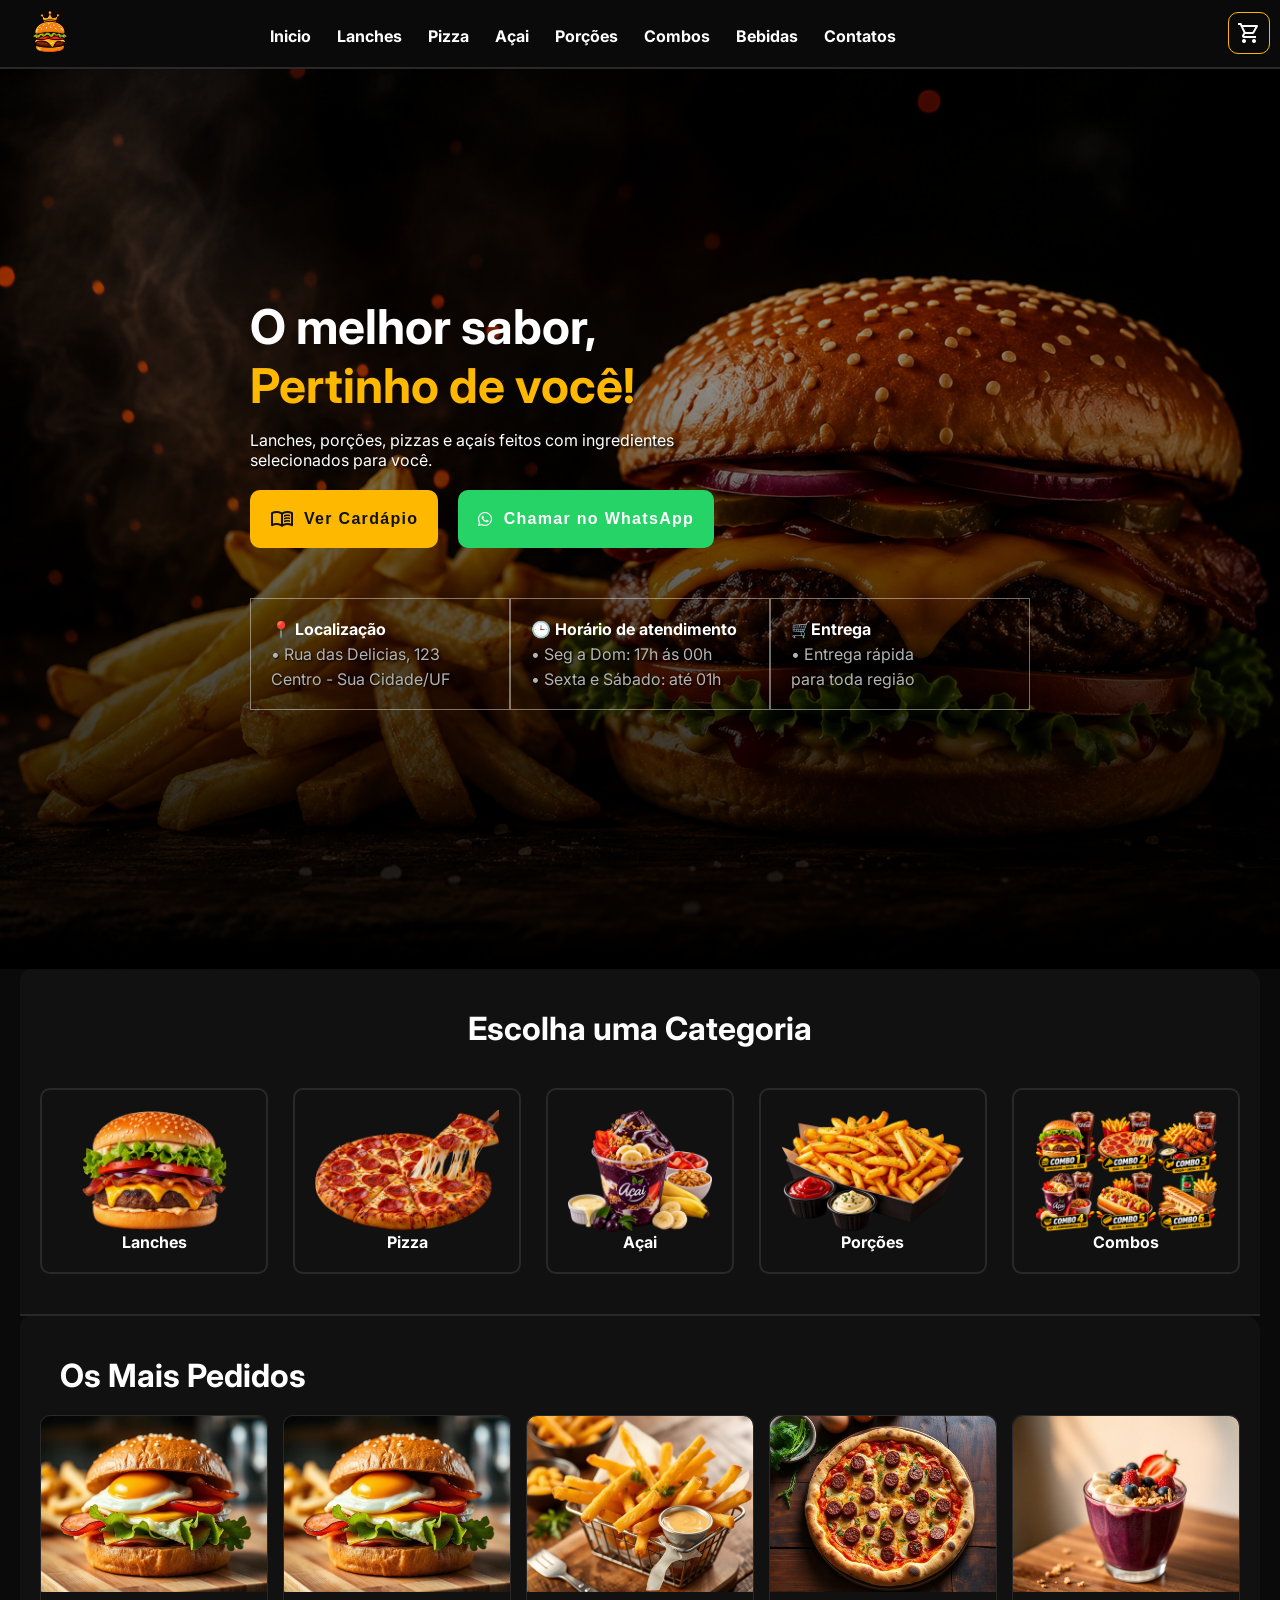
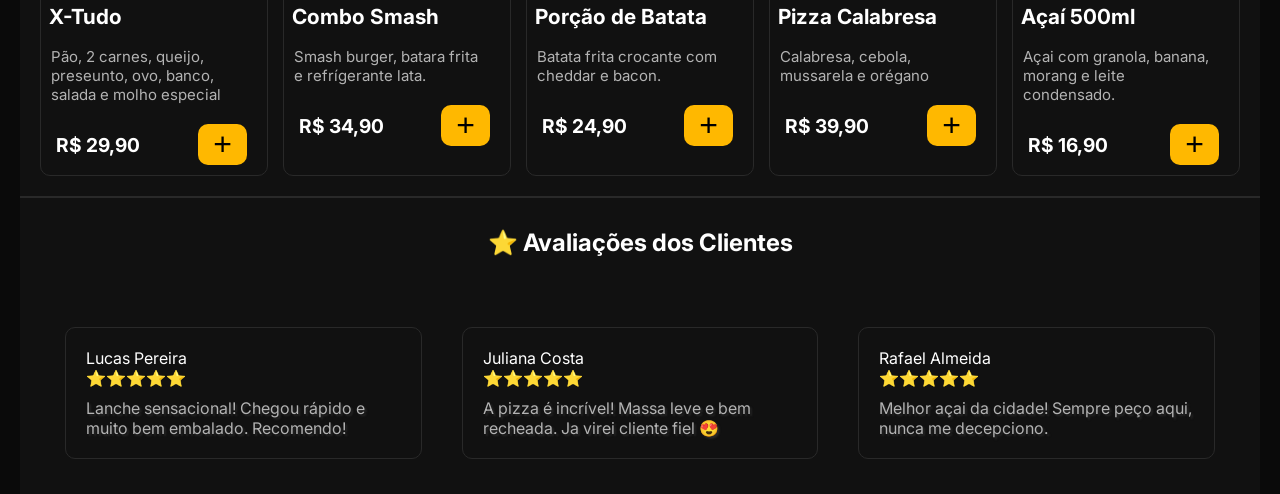
==== index.html @ 61a495a7 "Update de avaliação" ====
<!doctype html>
<html lang="pt-br">
  <head>
    <meta charset="UTF-8" />
    <meta name="viewport" content="width=device-width, initial-scale=1.0" />
    <link
      rel="stylesheet"
      href="https://fonts.googleapis.com/css2?family=Material+Symbols+Outlined&display=swap"
    />

    <link
      rel="stylesheet"
      href="https://cdnjs.cloudflare.com/ajax/libs/font-awesome/6.7.2/css/all.min.css"
    />

    <link rel="stylesheet" href="estilos/style.css" />
    <link rel="stylesheet" href="estilos/midia-quires.css" />
    <title>Document</title>
  </head>
  <body onresize="fecharMenu()">
    <header>
      <div>
        <img src="logo/logo.png" alt="Logo" />
        <i id="carrinho-menu" class="material-symbols-outlined"
          >shopping_cart</i
        >
        <i id="burguer" class="material-symbols-outlined" onclick="clickmenu()"
          >menu</i
        >
      </div>

      <nav id="menu-mobile">
        <ul>
          <li><a href="#">Inicio</a></li>
          <li><a href="#">Lanches</a></li>
          <li><a href="#">Pizza</a></li>
          <li><a href="#">Açai</a></li>
          <li><a href="#">Porções</a></li>
          <li><a href="#">Combos</a></li>
          <li><a href="#">Bebidas</a></li>
          <li><a href="#">Contatos</a></li>
        </ul>
      </nav>
      <i id="carrinho" class="material-symbols-outlined">shopping_cart</i>
    </header>

    <main>
      <article class="background-principal">
        <div class="informacoes-principais-container">
          <div>
            <h1>
              O melhor sabor, <br />
              <span class="color-yellow">Pertinho de você!</span>
            </h1>
            <p>
              Lanches, porções, pizzas e açaís feitos com ingredientes
              selecionados para você.
            </p>

            <div id="button-principais">
              <button id="verCardapio">
                <span class="material-symbols-outlined">menu_book</span> Ver
                Cardápio
              </button>
              <button id="WhatsApp">
                <i class="fa-brands fa-whatsapp"></i>
                Chamar no WhatsApp
              </button>
            </div>

            <div class="informacoes-estabelecimento">
              <div class="estabelecimento">
                <span>📍 Localização</span>
                <p>• Rua das Delicias, 123</p>
                <p>Centro - Sua Cidade/UF</p>
              </div>

              <div class="estabelecimento">
                <span> 🕒 Horário de atendimento</span>
                <p>• Seg a Dom: 17h ás 00h</p>
                <p>• Sexta e Sábado: até 01h</p>
              </div>

              <div class="estabelecimento">
                <span> 🛒Entrega</span>
                <p>• Entrega rápida</p>
                <p>para toda região</p>
              </div>
            </div>
          </div>
        </div>
      </article>

      <section id="informacoes-categoria">
        <article class="categorias">
          <h2>Escolha uma Categoria</h2>
          <div class="galeria">
            <div>
              <a href="#"
                ><img
                  src="imagens/icons-categorias/lanche.png"
                  alt=""
                />Lanches</a
              >
            </div>
            <div>
              <a href="#"
                ><img src="imagens/icons-categorias/pizza.png" alt="" />
                Pizza</a
              >
            </div>
            <div>
              <a href="#"
                ><img src="imagens/icons-categorias/acai.png" alt="" />Açai</a
              >
            </div>
            <div>
              <a href="#"
                ><img
                  src="imagens/icons-categorias/porcoes.png"
                  alt=""
                />Porções</a
              >
            </div>
            <div>
              <a href="#"
                ><img
                  src="imagens/icons-categorias/combos.png"
                  alt=""
                />Combos</a
              >
            </div>
          </div>
        </article>

        <article class="categorias" id="mais-pedidos">
          <h2>Os Mais Pedidos</h2>
          <div class="mais-pedidos-div">
            <div>
              <img src="imagens/lanche-xtudo.jpg" alt="" />
              <h3>X-Tudo</h3>
              <p>
                Pão, 2 carnes, queijo, preseunto, ovo, banco, salada e molho
                especial
              </p>

              <div class="valores">
                <div class="valores-menor">
                  <span>R$ 29,90</span>
                  <input type="button" value="+" />
                </div>
              </div>
            </div>
            <div>
              <img src="imagens/lanche-xtudo.jpg" alt="" />
              <h3>Combo Smash</h3>
              <p>Smash burger, batara frita e refrígerante lata.</p>

              <div class="valores">
                <div class="valores-menor">
                  <span>R$ 34,90</span>
                  <input type="button" value="+" />
                </div>
              </div>
            </div>
            <div>
              <img src="imagens/porcao-batata.jpg" alt="" />
              <h3>Porção de Batata</h3>
              <p>Batata frita crocante com cheddar e bacon.</p>
              <div class="valores">
                <div class="valores-menor">
                  <span>R$ 24,90</span>
                  <input type="button" value="+" />
                </div>
              </div>
            </div>
            <div>
              <img src="imagens/pizza-calabresa.jpg" alt="" />
              <h3>Pizza Calabresa</h3>
              <p>Calabresa, cebola, mussarela e orégano</p>
              <div class="valores">
                <div class="valores-menor">
                  <span>R$ 39,90</span>
                  <input type="button" value="+" />
                </div>
              </div>
            </div>
            <div>
              <img src="imagens/acai-copo.jpg" alt="" />
              <h3>Açaí 500ml</h3>
              <p>Açai com granola, banana, morang e leite condensado.</p>
              <div class="valores">
                <div class="valores-menor">
                  <span>R$ 16,90</span>
                  <input type="button" value="+" />
                </div>
              </div>
            </div>
          </div>
        </article>

        <article id="avaliacoes">
            <h2>⭐ Avaliações dos Clientes</h2>
            <div id="avaliacoes-container">
              <div>
                <span>Lucas Pereira <br> ⭐⭐⭐⭐⭐</span>
                <p>Lanche sensacional! Chegou rápido e muito bem embalado. Recomendo!</p>
              </div>
              <div>
                <span>Juliana Costa <br> ⭐⭐⭐⭐⭐</span>
                <p>A pizza é incrível! Massa leve e bem recheada. Ja virei cliente fiel 😍</p>
              </div>
              <div>
                <span>Rafael Almeida <br> ⭐⭐⭐⭐⭐</span>
                <p>Melhor açai da cidade! Sempre peço aqui, nunca me decepciono.</p>
              </div>
            </div>
        </article>
      </section>
    </main>
    <footer>
      
    </footer>

    <script src="js/script.js"></script>
  </body>
</html>
---- estilos/style.css ----
@import url("https://fonts.googleapis.com/css2?family=Inter:wght@400;500;600;700;800&display=swap");

* {
  margin: 0;
  padding: 0;
  box-sizing: border-box;
}

:root {
  --background: #0a0a0a;
  --surface: #111111;
  --border: #292929;

  --primary: #eeab01;
  --primary-hover: #ffaa00;

  --text: #ffffff;
  --text-secondary: #b3b3b3;

  --whatsapp: #25d366;
  --danger: #ff3b30;
}

body {
  font-family: "Inter", sans-serif;
  background-color: var(--background);
}

header {
  background-color: var(--background);
  border-bottom: 2px solid var(--border);
}

header > div {
  display: flex;
  justify-content: space-between;
}

#burguer {
  margin-left: auto;
}

#carrinho {
  display: none;
}

#carrinho-menu {
  color: white;
  border: 1px solid var(--primary);
  padding: 10px;
  border-radius: 10px;
  cursor: pointer;
  margin: 10px;
  margin-left: auto;
}

#carrinho-menu:hover {
  background-color: var(--primary);
  transform: scale(1.1);
  transition: 300ms;
}

i#burguer {
  color: white;
  margin: 20px;
  cursor: pointer;
}

nav {
  text-align: center;
  display: flex;
}

#menu-mobile {
  display: none;
}

nav#menu-mobile > ul {
  display: inline-block;
  padding: 10px;
  list-style: none;
  columns: 2;
}

nav#menu-mobile > ul > li {
  border-radius: 20px;
  background-color: var(--primary);
  margin-bottom: 8px;
  padding: 10px 30px;
  cursor: pointer;
}

nav#menu-mobile > ul > li:hover {
  background-color: var(--primary-hover);
}

nav#menu-mobile a {
  text-decoration: none;
  color: white;
  font-weight: bold;
}

img {
  width: 100px;
}

/* 
====================
  imagem-principal
====================  
*/

main {
  color: wheat;
  background-color: var(--background);
}

.background-principal {
  background:
    linear-gradient(to bottom, rgba(0, 0, 0, 0.2), rgba(0, 0, 0, 0.95)),
    url("../imagens/background-lanche.png") no-repeat;
  height: 100%;

  background-size: cover;
  background-position: center center;
  display: flex;
}

.informacoes-principais-container {
  margin: auto;
  align-items: center;
  display: flex;
}

.informacoes-principais-container > div > h1 {
  color: var(--text);
  margin-bottom: 15px;
  font-size: 1.8rem;
}

.color-yellow {
  color: var(--primary);
}

.informacoes-principais-container > div > p {
  text-shadow: 2px 2px 2px black;
  display: block;
  width: 250px;
  color: var(--text);
  margin-bottom: 20px;
}

#button-principais {
  margin-bottom: 35px;
}

#verCardapio,
#WhatsApp {
  display: flex;
  border: none;

  align-items: center;
  border-radius: 10px;
  padding: 15px 20px;
  letter-spacing: 1.3px;
  margin-bottom: 20px;

  cursor: pointer;
}

#WhatsApp:hover {
  background-color: rgb(0, 163, 0);
}

#verCardapio:hover {
  background-color: var(--primary-hover);
}

#verCardapio {
  background-color: var(--primary);
  color: var(--surface);
  font-weight: bolder;
  font-size: 16px;
}

#verCardapio > span {
  margin-right: 10px;
}

#WhatsApp > i {
  margin-right: 10px;
}

#WhatsApp {
  background-color: var(--whatsapp);
  color: var(--text);
  font-weight: bolder;
  font-size: 16px;
}

.informacoes-estabelecimento {
  margin-top: 15px;
  margin-bottom: 30px;
}

.estabelecimento > span {
  color: var(--text);
  font-weight: bold;
}

.estabelecimento > p {
  color: var(--text-secondary);
  text-shadow: 1px 1px 2px black;
  padding-top: 5px;
}

.estabelecimento {
  margin: auto;
  border: 1.5px solid rgba(255, 255, 255, 0.425);
  width: 260px;
  padding: 20px;
}

/* 
========================
 informacoes-categoria
========================
*/

article {
  background-color: var(--surface);
}

#informacoes-categoria {
  background-color: var(--background);
  
  margin: auto;
}

.categorias {
  background-color: var(--surface);
  border-bottom: 2px solid var(--border);
  border-radius: 10px 15px 0px 0px;
  padding: 20px;
  text-align: center;
}

.categorias > h2 {
  color: white;
  margin: 20px 0px;
  font-size: 2rem;
}

.galeria {
  display: flex;
  flex-wrap: nowrap;
  gap: 25px;

  width: 100%;
  overflow-x: auto;
  overflow-y: hidden;

  padding: 20px 0;

  scroll-behavior: smooth;
  -webkit-overflow-scrolling: touch;
}

.galeria > div {
  display: flex;
  margin: auto;
}

.galeria > div > a {
  margin: auto;
  flex: 0 0 120px;
  color: white;
  text-decoration: none;
  font-weight: bold;
}

.galeria > div > a > img {
  display: flex;
  height: auto;
}

.galeria::-webkit-scrollbar {
  height: 8px;
}

.galeria::-webkit-scrollbar-track {
  background: #eee;
  border-radius: 10px;
}

.galeria::-webkit-scrollbar-thumb {
  background: #888;
  border-radius: 10px;
}

.galeria::-webkit-scrollbar-thumb:hover {
  background: #555;
}

.Pedidos {
  margin: 50px;
}

/* 
========================
 Os Mais Pedidos
========================
*/

#mais-pedidos {
  display: inline-block;
  border-bottom: 2px solid var(--border);
}

#mais-pedidos h2 {
  text-align: left;
  color: var(--text);
  margin: 35px 20px;
}

.mais-pedidos-div > div {
  background-color: var(--surface);
  border: 1px solid var(--border);

  border-radius: 10px;
  margin: 20px 10px;
}

.mais-pedidos-div > div > img {
  border-radius: 10px 10px 0px 0px;
  width: 100%;
}

.mais-pedidos-div > div > h3 {
  font-size: 1.3rem;
  padding: 8px;
  text-align: left;
  color: var(--text);
}

.mais-pedidos-div > div > p {
  padding: 10px;
  color: var(--text-secondary);
  text-align: left;
}

.valores {
  display: block;
  justify-content: center;
  align-items: center;
  margin: 10px 10px;
  margin-bottom: 20px;
}

.valores-menor > span {
  display: flex;
  font-weight: bold;
  text-align: left;
  color: var(--text);
  font-size: 1.6rem;
  margin: 5px;
}

.valores-menor {
  display: flex;
}

.valores-menor > input {
  margin-right: 10px;
  text-align: right;
  margin-left: auto;

  background-color: var(--primary);
  padding: 5px 15px;
  font-size: 2rem;
  border-radius: 10px;
  border: none;
  cursor: pointer;
}

.valores > input:hover {
  background-color: var(--primary-hover);
  transform: scale(1.1);
}

/* 
========================
      Avaliações
========================
*/

#avaliacoes > h2 {
  padding-top: 30px;
  padding-bottom: 25px;
  text-align: center;
  color: var(--text);
}

#avaliacoes-container > div {
  margin: 20px;
  border-radius: 10px;
  border: 1px solid var(--border);
  margin-bottom: 10px;
  padding: 20px;
}

#avaliacoes-container > div > span {
  color: var(--text);
}

#avaliacoes-container > div > p {
  color: var(--text-secondary);
  text-shadow: 2px 2px 2px var(--border);
  margin-top: 10px;
}
---- estilos/midia-quires.css ----
@media screen and (min-width: 825px) {
  :root {
    --background: #0a0a0a;
    --surface: #111111;
    --border: #292929;

    --primary: #ffb800;
    --primary-hover: #ffaa00;

    --text: #ffffff;
    --text-secondary: #b3b3b3;

    --whatsapp: #25d366;
    --danger: #ff3b30;
  }

  header {
    display: flex;
    align-items: center;
  }

  #burguer {
    display: none;
  }

  nav {
    height: 50px;
    margin: auto;
  }

  nav#menu-mobile {
    display: block;
  }

  nav#menu-mobile > ul {
    display: flex;
    justify-content: center;
  }

  nav#menu-mobile > ul > li {
    text-align: center;
    background-color: transparent;

    border-radius: 0px;
    margin-bottom: 0px;

    width: 100%;
    padding: 8px;
    margin-right: 10px;

    cursor: pointer;
  }

  .background-principal {
    height: 100vh;
  }

  #carrinho-menu {
    display: none;
  }

  #carrinho {
    display: block;
    color: white;
    border: 1px solid var(--primary);
    padding: 8px;
    border-radius: 10px;
    cursor: pointer;
    margin: 10px;
    margin-left: auto;
  }

  #carrinho:hover {
    background-color: var(--primary);
    transform: scale(1.2);
    transition: 300ms;
  }

  nav > ul > li:hover {
    border-bottom: 2px solid var(--primary-hover);
    transform: scale(1.1);
    transition: 300ms;
  }

  nav#menu-mobile > ul > li:hover {
    background-color: transparent;
  }

  .background-principal {
    background:
      linear-gradient(to bottom, rgba(0, 0, 0, 0.2), rgba(0, 0, 0, 0.95)),
      url("../imagens/background-lanche.png") no-repeat;

    background-size: cover;
    background-position: center center;
    min-width: 100vh;
  }

  .informacoes-principais-container > div > h1 {
    color: var(--text);
    margin-bottom: 15px;
    font-size: 3rem;
  }

  .informacoes-principais-container > div > p {
    display: block;
    width: 500px;
  }

  #button-principais {
    display: flex;
  }

  #verCardapio,
  #WhatsApp {
    letter-spacing: 1.3px;
    margin-bottom: 15px;
    margin-right: 20px;

    align-items: center;
    letter-spacing: 1.3px;
  }

  #WhatsApp {
    padding: 20px;
  }

  .informacoes-estabelecimento {
    display: flex;
  }

  /* 
========================
 informacoes-categoria
========================
*/

  #informacoes-categoria {
    background-color: var(--background);
    margin: 0px 20px;
  }

  #categorias {
    text-align: center;
  }

  #categorias > h2 {
    color: white;
    font-size: 2rem;
  }

  .galeria > div {
    display: block;
    border: 2px solid var(--border);
    border-radius: 10px;
    padding: 20px;
  }

  .galeria > div > a {
    padding: 0px;
    color: white;
    text-decoration: none;
    font-weight: bold;
  }

  .galeria > div > a > img {
    width: 100%;
  }

  .Pedidos {
    margin: 50px;
  }

  /* 
========================
 Os Mais Pedidos
========================
*/

  #mais-pedidos {
    margin: auto;
  }

  #mais-pedidos h2 {
    text-align: left;
    color: var(--text);
    margin: 20px 20px;
  }

  .mais-pedidos-div {
    display: flex;
    flex-wrap: wrap;
    gap: 15px;
  }

  .mais-pedidos-div > div {
    display: inline-block;
    flex: 1 1 200px;
    margin: 0px;
    padding-bottom: 10px;
  }
  

  .mais-pedidos-div > div > h3 {
    padding: 8px;
    text-align: left;
    color: var(--text);
  }

  .mais-pedidos-div > div > p {
    font-size: 15px;
    text-align: left;
    padding-right: 30px;
  }

  .valores {
    display: block;
    margin-bottom: auto;
  }

  .valores-menor > span {
    display: flex;
    font-weight: bold;
    text-align: left;
    align-items: center;
    color: var(--text);
    font-size: clamp(1.2rem, 1.5vw, 1.3rem);
  }

  .valores-menor > input {
    background-color: var(--primary);
    display: flex;
    align-items: center;

   
    padding: 2px 15px;
    font-size: 2rem;
    border-radius: 10px;
    border: none;
  }

  /* 
========================
      Avaliações
========================
*/

#avaliacoes > div {
  display: flex;
  padding: 25px;
}

#avaliacoes > h2 {
  display: block;
  padding-top: 30px;
  padding-bottom: 25px;
  text-align: center;
  color: var(--text);
}

#avaliacoes-container > div {
  display: block;
  width: 400px;

  margin-left: 20px;

  border-radius: 10px;
  border: 1px solid var(--border);
  margin-bottom: 10px;
  padding: 20px;
}

#avaliacoes-container > div > span {
  color: var(--text);
}

#avaliacoes-container > div > p {
  color: var(--text-secondary);
  text-shadow: 2px 2px 2px var(--border);
  margin-top: 10px;
}
}
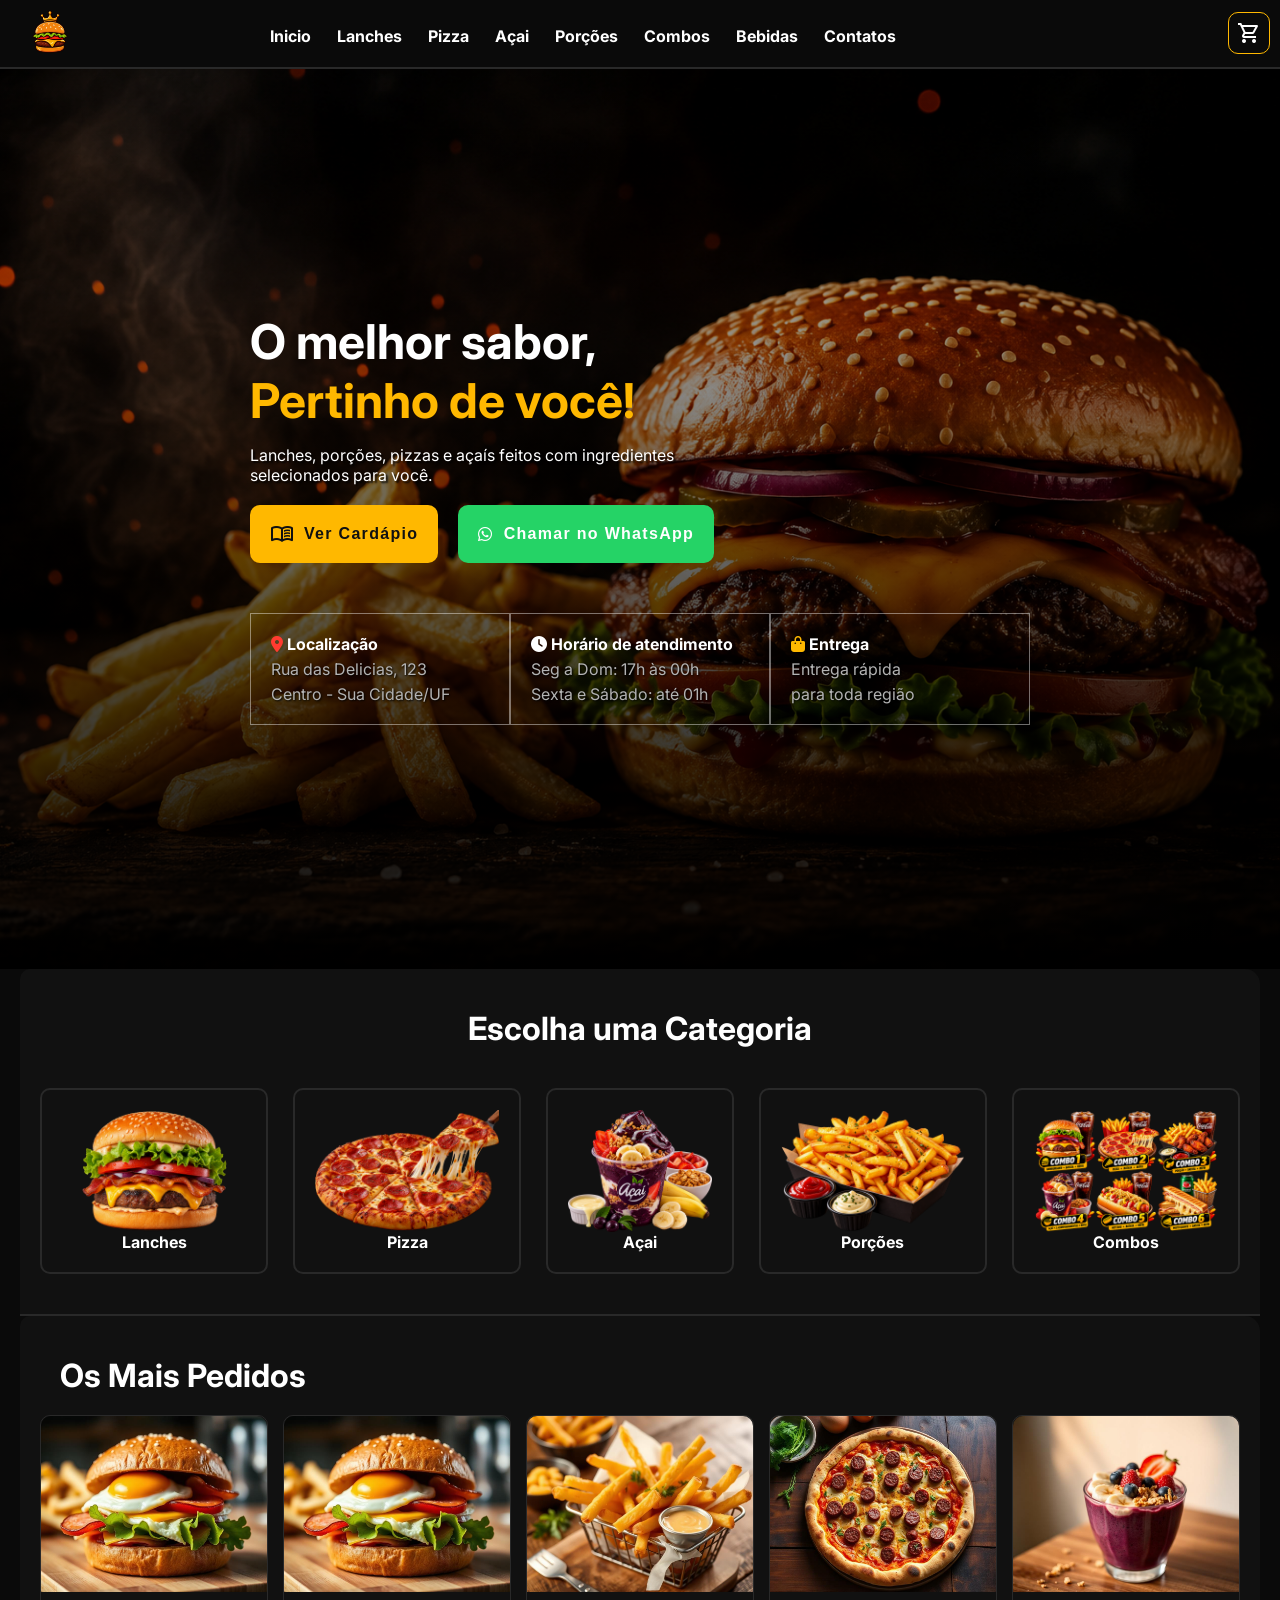
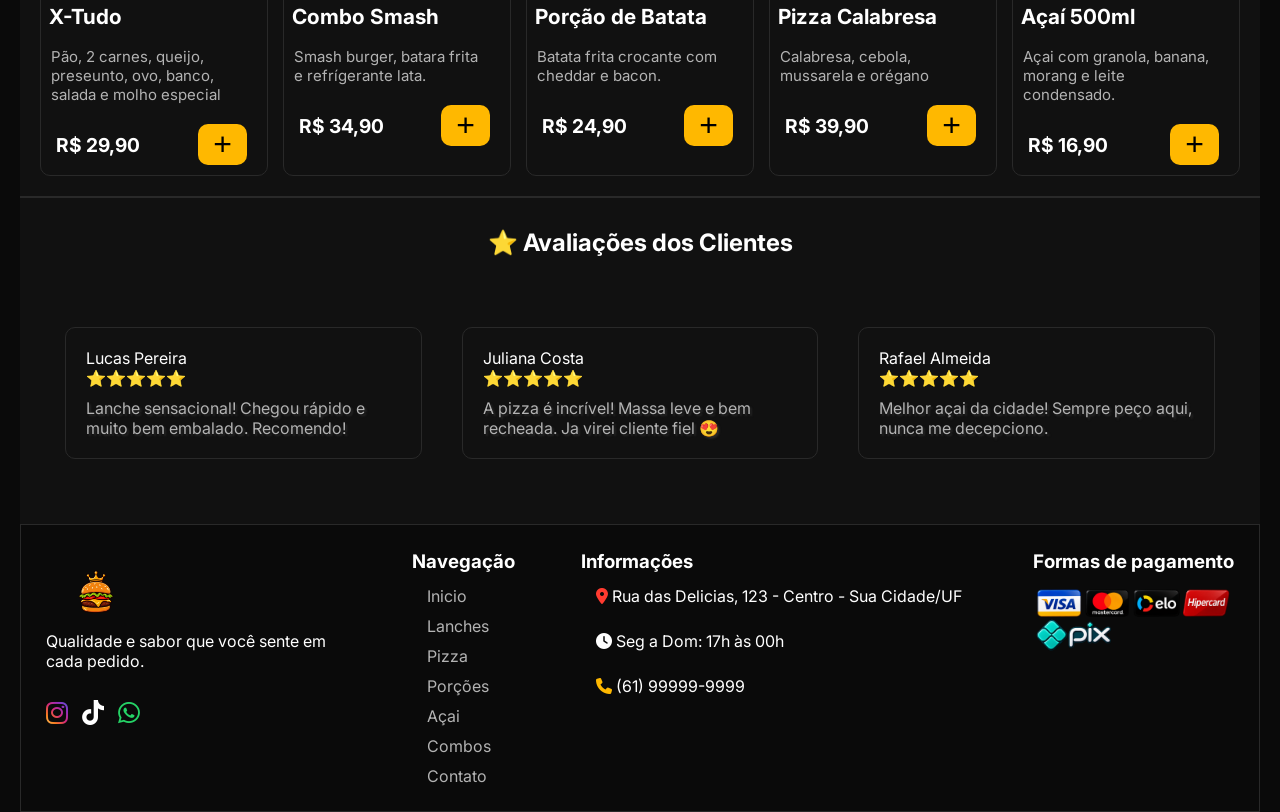
==== commit f7dc19d1: "Adicionado Footer" ====
--- a/index.html
+++ b/index.html
@@ -68,25 +68,36 @@
               </button>
             </div>
 
-            <div class="informacoes-estabelecimento">
-              <div class="estabelecimento">
-                <span>📍 Localização</span>
-                <p>• Rua das Delicias, 123</p>
-                <p>Centro - Sua Cidade/UF</p>
-              </div>
-
-              <div class="estabelecimento">
-                <span> 🕒 Horário de atendimento</span>
-                <p>• Seg a Dom: 17h ás 00h</p>
-                <p>• Sexta e Sábado: até 01h</p>
-              </div>
-
-              <div class="estabelecimento">
-                <span> 🛒Entrega</span>
-                <p>• Entrega rápida</p>
-                <p>para toda região</p>
-              </div>
-            </div>
+           <div class="informacoes-estabelecimento">
+
+  <div class="estabelecimento" >
+    <span>
+      <i class="fa-solid fa-location-dot" id="localizacao-icon"></i>
+      Localização
+    </span>
+    <p>Rua das Delicias, 123</p>
+    <p>Centro - Sua Cidade/UF</p>
+  </div>
+
+  <div class="estabelecimento">
+    <span>
+      <i class="fa-solid fa-clock"></i>
+      Horário de atendimento
+    </span>
+    <p>Seg a Dom: 17h às 00h</p>
+    <p>Sexta e Sábado: até 01h</p>
+  </div>
+
+  <div class="estabelecimento">
+    <span>
+      <i class="fa-solid fa-bag-shopping" id="compras-icon"></i>
+      Entrega
+    </span>
+    <p>Entrega rápida</p>
+    <p>para toda região</p>
+  </div>
+
+</div>
           </div>
         </div>
       </article>
@@ -219,7 +230,53 @@
       </section>
     </main>
     <footer>
-      
+        <div>
+          <img src="logo/logo.png" alt="Logo Da Loja">
+          <p>Qualidade e sabor que você sente em cada pedido.</p>
+           <a href="#">
+            <i class="fa-brands fa-instagram" id="instagram-icon"></i>
+          </a>
+
+          <a href="#">
+            <i class="fa-brands fa-tiktok" id="tiktok-icon"></i>
+          </a>
+
+          <a href="#">
+            <i class="fa-brands fa-whatsapp" id="WhatsApp-icon"></i>
+          </a>
+        </div>
+        <ul>
+          <h3>Navegação</h3>
+          <li><a href="#">Inicio</a></li>
+          <li><a href="#">Lanches</a></li>
+          <li><a href="#">Pizza</a></li>
+          <li><a href="#">Porções</a></li>
+          <li><a href="#">Açai</a></li>
+          <li><a href="#">Combos</a></li>
+          <li><a href="#">Contato</a></li>
+        </ul>
+        <ul class="localizacao-info">
+          <h3>Informações</h3>
+
+          <li>
+            <i class="fa-solid fa-location-dot" id="localizacao-icon"></i>
+            Rua das Delicias, 123 - Centro - Sua Cidade/UF
+          </li>
+
+          <li>
+            <i class="fa-solid fa-clock"></i>
+            Seg a Dom: 17h às 00h
+          </li>
+
+          <li>
+            <i class="fa-solid fa-phone" id="telefone-icon"></i>
+            (61) 99999-9999
+          </li>
+        </ul>
+        <ul>
+          <h3>Formas de pagamento</h3>
+          <img src="imagens/formasDePagamento.png" alt="Formas de pagamento">
+        </ul>
     </footer>
 
     <script src="js/script.js"></script>
--- a/estilos/style.css
+++ b/estilos/style.css
@@ -132,6 +132,10 @@
   display: flex;
 }
 
+.informacoes-principais-container > div {
+  padding-top: 30px;
+}
+
 .informacoes-principais-container > div > h1 {
   color: var(--text);
   margin-bottom: 15px;
@@ -206,6 +210,10 @@
 .estabelecimento > span {
   color: var(--text);
   font-weight: bold;
+}
+
+#compras-icon {
+  color: var(--primary);
 }
 
 .estabelecimento > p {
@@ -394,6 +402,10 @@
 ========================
 */
 
+#avaliacoes {
+  padding-bottom: 30px;
+}
+
 #avaliacoes > h2 {
   padding-top: 30px;
   padding-bottom: 25px;
@@ -417,4 +429,103 @@
   color: var(--text-secondary);
   text-shadow: 2px 2px 2px var(--border);
   margin-top: 10px;
-}+}
+
+/* 
+========================
+      Footer
+========================
+*/
+
+footer {
+  border: 1px solid var(--border);
+  margin: 0px 20px;
+  padding: 25px;
+  padding-bottom: 0px;
+  color: white;
+}
+
+footer > div {
+  margin-top: 10px;
+  margin-bottom: 15px;
+}
+
+footer > div > a  {
+  text-decoration: none;
+  margin-top: 20px;
+  margin-right: 10px;
+  width: 100px;
+}
+
+#instagram-icon {
+  margin-top: 30px;
+  font-size: 25px;
+
+  background: linear-gradient(
+    45deg,
+    #feda75,
+    #fa7e1e,
+    #d62976,
+    #962fbf,
+    #4f5bd5);
+ 
+  -webkit-background-clip: text;
+  -webkit-text-fill-color: transparent;
+}
+
+#tiktok-icon {
+  padding-top: 30px;
+  color: white;
+  font-size: 25px;
+}
+
+#WhatsApp-icon {
+  padding-top: 30px;
+  color: var(--whatsapp);
+  font-size: 25px;
+}
+
+footer > ul {
+  list-style: none;
+  margin-bottom: 20px;
+}
+
+footer > ul > li > a {
+  text-decoration: none;
+  color: var(--text-secondary);
+}
+
+footer > ul > li > a:hover {
+  color: var(--primary-hover);
+}
+
+footer > ul > h3 {
+  margin-bottom: 8px;
+}
+
+footer > ul > li {
+  margin-left: 10px;
+  padding: 5px;
+}
+
+
+footer > ul > p {
+  margin-left: 10px;
+}
+
+footer > ul > img {
+  width: 200px;
+}
+
+.localizacao-info > li {
+  margin-bottom: 15px;
+}
+
+#localizacao-icon {
+  color: var(--danger);
+}
+
+#telefone-icon {
+  color: var(--primary);
+}
+
--- a/estilos/midia-quires.css
+++ b/estilos/midia-quires.css
@@ -279,4 +279,19 @@
   text-shadow: 2px 2px 2px var(--border);
   margin-top: 10px;
 }
-}
+
+/* 
+========================
+      Footer
+========================
+*/
+
+footer {
+  display: flex;
+  justify-content: space-between;
+}
+
+footer > div {
+  width: 300px;
+}
+}
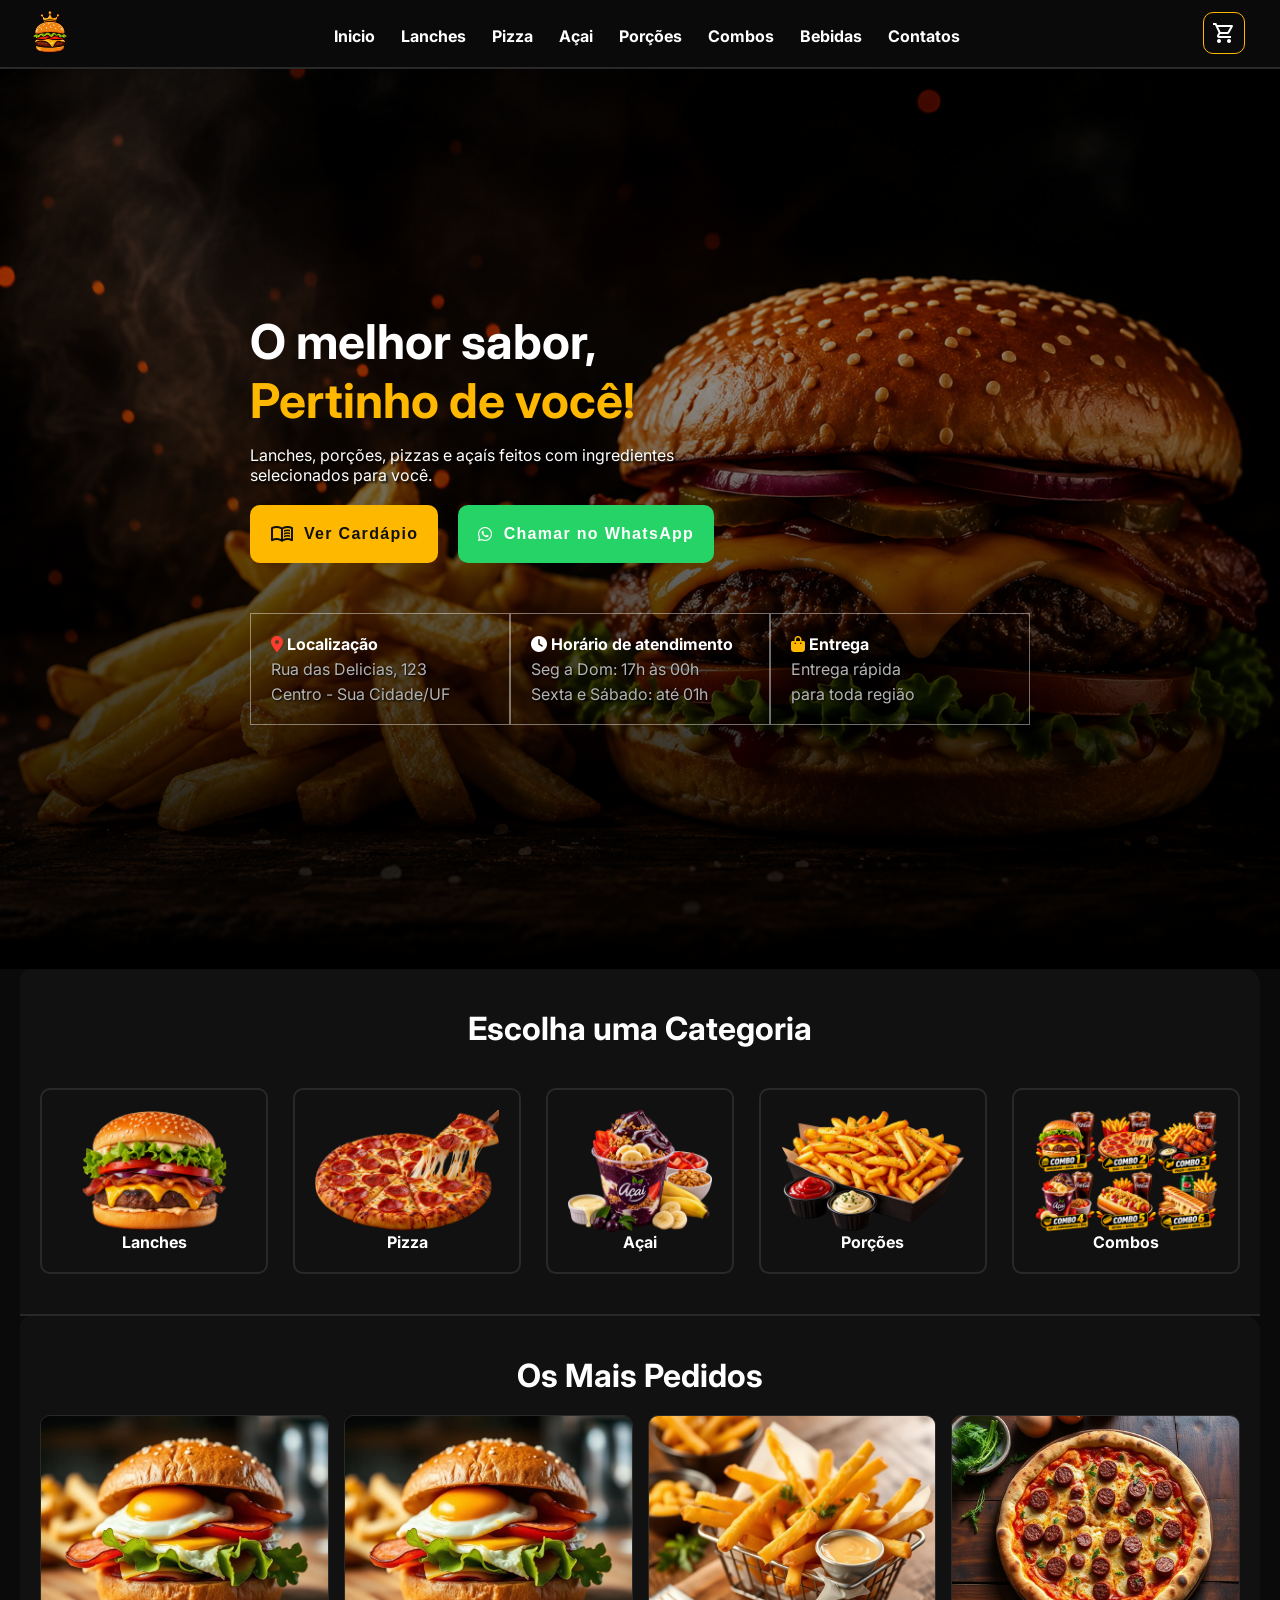
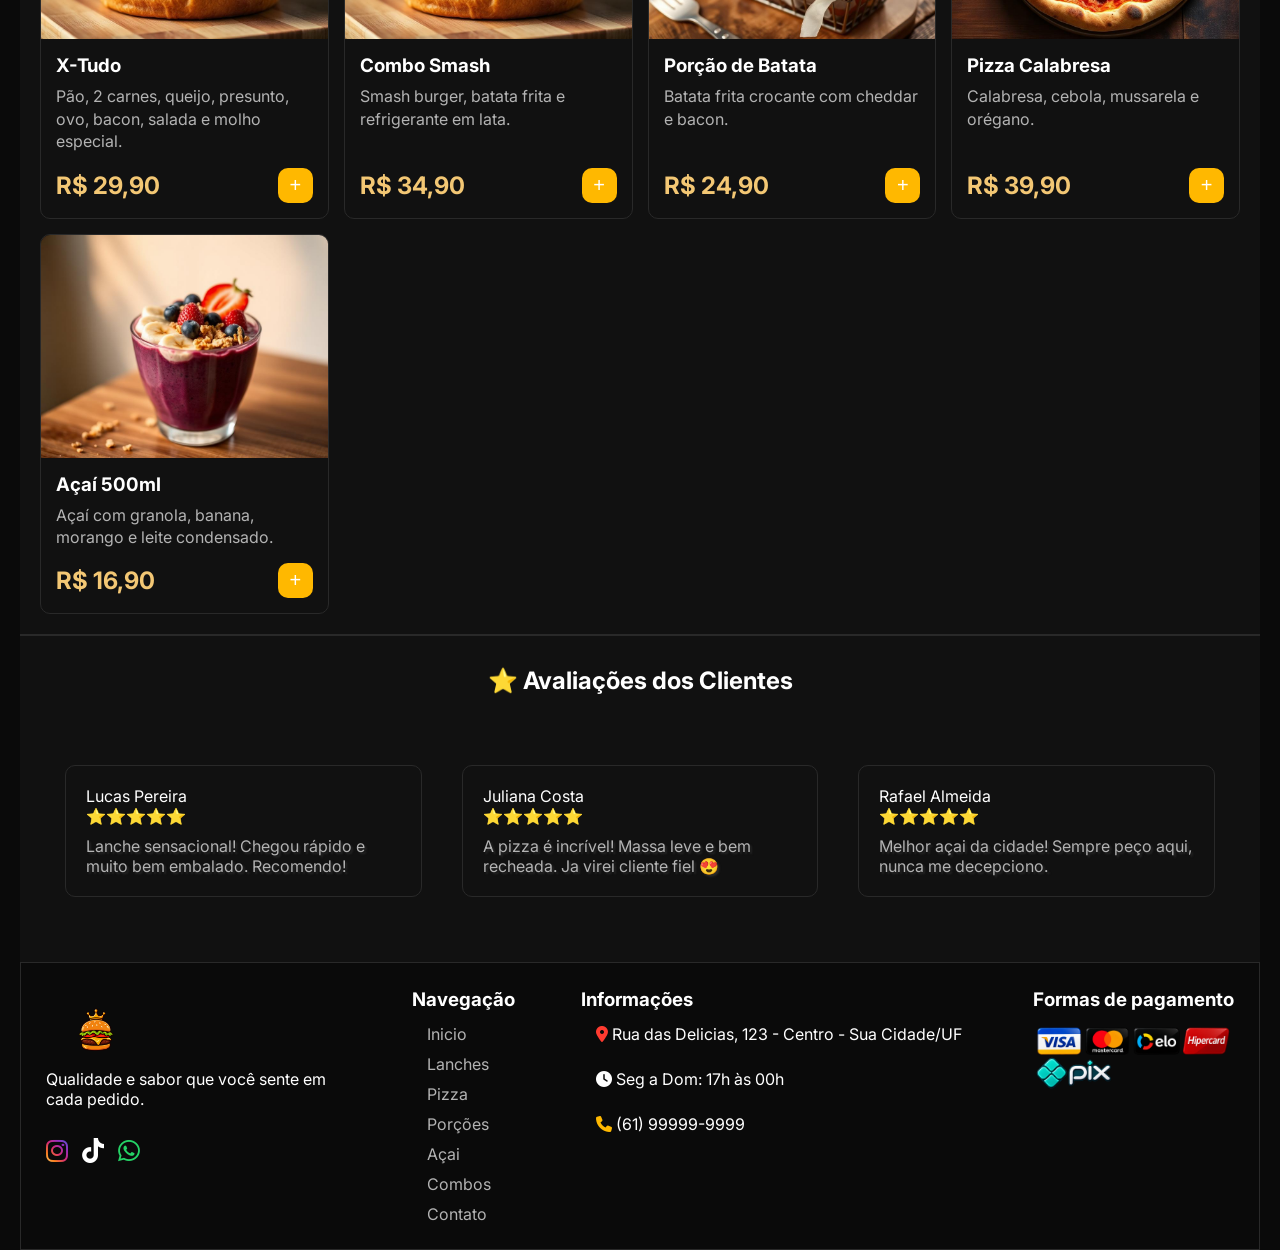
==== commit a68a6f01: "Atualizações de paginas / Novas Imagens do Lanches" ====
--- a/index.html
+++ b/index.html
@@ -1,284 +1,268 @@
 <!doctype html>
 <html lang="pt-br">
-  <head>
-    <meta charset="UTF-8" />
-    <meta name="viewport" content="width=device-width, initial-scale=1.0" />
-    <link
-      rel="stylesheet"
-      href="https://fonts.googleapis.com/css2?family=Material+Symbols+Outlined&display=swap"
-    />
-
-    <link
-      rel="stylesheet"
-      href="https://cdnjs.cloudflare.com/ajax/libs/font-awesome/6.7.2/css/all.min.css"
-    />
-
-    <link rel="stylesheet" href="estilos/style.css" />
-    <link rel="stylesheet" href="estilos/midia-quires.css" />
-    <title>Document</title>
-  </head>
-  <body onresize="fecharMenu()">
-    <header>
-      <div>
-        <img src="logo/logo.png" alt="Logo" />
-        <i id="carrinho-menu" class="material-symbols-outlined"
-          >shopping_cart</i
-        >
-        <i id="burguer" class="material-symbols-outlined" onclick="clickmenu()"
-          >menu</i
-        >
+
+<head>
+  <meta charset="UTF-8" />
+  <meta name="viewport" content="width=device-width, initial-scale=1.0" />
+  <link rel="stylesheet" href="https://fonts.googleapis.com/css2?family=Material+Symbols+Outlined&display=swap" />
+
+  <link rel="stylesheet" href="https://cdnjs.cloudflare.com/ajax/libs/font-awesome/6.7.2/css/all.min.css" />
+
+  <link rel="stylesheet" href="estilos/paginas.css">
+  <link rel="stylesheet" href="estilos/style.css" />
+  <link rel="stylesheet" href="estilos/midia-quires.css" />
+  
+  <title>Document</title>
+</head>
+
+<body onresize="fecharMenu()">
+  <header>
+    <div>
+      <img src="logo/logo.png" alt="Logo" />
+      <i id="carrinho-menu" class="material-symbols-outlined">shopping_cart</i>
+      <i id="burguer" class="material-symbols-outlined" onclick="clickmenu()">menu</i>
+    </div>
+
+    <nav id="menu-mobile">
+      <ul>
+        <li><a href="#">Inicio</a></li>
+        <li><a href="pag/lanches.html">Lanches</a></li>
+        <li><a href="#">Pizza</a></li>
+        <li><a href="#">Açai</a></li>
+        <li><a href="#">Porções</a></li>
+        <li><a href="#">Combos</a></li>
+        <li><a href="#">Bebidas</a></li>
+        <li><a href="#">Contatos</a></li>
+      </ul>
+    </nav>
+    <i id="carrinho" class="material-symbols-outlined">shopping_cart</i>
+  </header>
+
+  <main>
+    <article class="background-principal">
+      <div class="informacoes-principais-container">
+        <div>
+          <h1>
+            O melhor sabor, <br />
+            <span class="color-yellow">Pertinho de você!</span>
+          </h1>
+          <p>
+            Lanches, porções, pizzas e açaís feitos com ingredientes
+            selecionados para você.
+          </p>
+
+          <div id="button-principais">
+            <button id="verCardapio">
+              <span class="material-symbols-outlined">menu_book</span> Ver
+              Cardápio
+            </button>
+            <button id="WhatsApp">
+              <i class="fa-brands fa-whatsapp"></i>
+              Chamar no WhatsApp
+            </button>
+          </div>
+
+          <div class="informacoes-estabelecimento">
+
+            <div class="estabelecimento">
+              <span>
+                <i class="fa-solid fa-location-dot" id="localizacao-icon"></i>
+                Localização
+              </span>
+              <p>Rua das Delicias, 123</p>
+              <p>Centro - Sua Cidade/UF</p>
+            </div>
+
+            <div class="estabelecimento">
+              <span>
+                <i class="fa-solid fa-clock"></i>
+                Horário de atendimento
+              </span>
+              <p>Seg a Dom: 17h às 00h</p>
+              <p>Sexta e Sábado: até 01h</p>
+            </div>
+
+            <div class="estabelecimento">
+              <span>
+                <i class="fa-solid fa-bag-shopping" id="compras-icon"></i>
+                Entrega
+              </span>
+              <p>Entrega rápida</p>
+              <p>para toda região</p>
+            </div>
+
+          </div>
+        </div>
       </div>
-
-      <nav id="menu-mobile">
-        <ul>
-          <li><a href="#">Inicio</a></li>
-          <li><a href="#">Lanches</a></li>
-          <li><a href="#">Pizza</a></li>
-          <li><a href="#">Açai</a></li>
-          <li><a href="#">Porções</a></li>
-          <li><a href="#">Combos</a></li>
-          <li><a href="#">Bebidas</a></li>
-          <li><a href="#">Contatos</a></li>
-        </ul>
-      </nav>
-      <i id="carrinho" class="material-symbols-outlined">shopping_cart</i>
-    </header>
-
-    <main>
-      <article class="background-principal">
-        <div class="informacoes-principais-container">
-          <div>
-            <h1>
-              O melhor sabor, <br />
-              <span class="color-yellow">Pertinho de você!</span>
-            </h1>
-            <p>
-              Lanches, porções, pizzas e açaís feitos com ingredientes
-              selecionados para você.
-            </p>
-
-            <div id="button-principais">
-              <button id="verCardapio">
-                <span class="material-symbols-outlined">menu_book</span> Ver
-                Cardápio
-              </button>
-              <button id="WhatsApp">
-                <i class="fa-brands fa-whatsapp"></i>
-                Chamar no WhatsApp
-              </button>
-            </div>
-
-           <div class="informacoes-estabelecimento">
-
-  <div class="estabelecimento" >
-    <span>
-      <i class="fa-solid fa-location-dot" id="localizacao-icon"></i>
-      Localização
-    </span>
-    <p>Rua das Delicias, 123</p>
-    <p>Centro - Sua Cidade/UF</p>
-  </div>
-
-  <div class="estabelecimento">
-    <span>
-      <i class="fa-solid fa-clock"></i>
-      Horário de atendimento
-    </span>
-    <p>Seg a Dom: 17h às 00h</p>
-    <p>Sexta e Sábado: até 01h</p>
-  </div>
-
-  <div class="estabelecimento">
-    <span>
-      <i class="fa-solid fa-bag-shopping" id="compras-icon"></i>
-      Entrega
-    </span>
-    <p>Entrega rápida</p>
-    <p>para toda região</p>
-  </div>
-
-</div>
+    </article>
+
+    <section id="informacoes-categoria">
+      <article class="pedidos-conteudo">
+        <h2>Escolha uma Categoria</h2>
+        <div class="galeria">
+          <div>
+            <a href="#"><img src="imagens/icons-categorias/lanche.png" alt="" />Lanches</a>
+          </div>
+          <div>
+            <a href="#"><img src="imagens/icons-categorias/pizza.png" alt="" />
+              Pizza</a>
+          </div>
+          <div>
+            <a href="#"><img src="imagens/icons-categorias/acai.png" alt="" />Açai</a>
+          </div>
+          <div>
+            <a href="#"><img src="imagens/icons-categorias/porcoes.png" alt="" />Porções</a>
+          </div>
+          <div>
+            <a href="#"><img src="imagens/icons-categorias/combos.png" alt="" />Combos</a>
           </div>
         </div>
       </article>
-
-      <section id="informacoes-categoria">
-        <article class="categorias">
-          <h2>Escolha uma Categoria</h2>
-          <div class="galeria">
-            <div>
-              <a href="#"
-                ><img
-                  src="imagens/icons-categorias/lanche.png"
-                  alt=""
-                />Lanches</a
-              >
-            </div>
-            <div>
-              <a href="#"
-                ><img src="imagens/icons-categorias/pizza.png" alt="" />
-                Pizza</a
-              >
-            </div>
-            <div>
-              <a href="#"
-                ><img src="imagens/icons-categorias/acai.png" alt="" />Açai</a
-              >
-            </div>
-            <div>
-              <a href="#"
-                ><img
-                  src="imagens/icons-categorias/porcoes.png"
-                  alt=""
-                />Porções</a
-              >
-            </div>
-            <div>
-              <a href="#"
-                ><img
-                  src="imagens/icons-categorias/combos.png"
-                  alt=""
-                />Combos</a
-              >
-            </div>
-          </div>
-        </article>
-
-        <article class="categorias" id="mais-pedidos">
-          <h2>Os Mais Pedidos</h2>
-          <div class="mais-pedidos-div">
-            <div>
-              <img src="imagens/lanche-xtudo.jpg" alt="" />
-              <h3>X-Tudo</h3>
-              <p>
-                Pão, 2 carnes, queijo, preseunto, ovo, banco, salada e molho
-                especial
-              </p>
-
-              <div class="valores">
-                <div class="valores-menor">
-                  <span>R$ 29,90</span>
-                  <input type="button" value="+" />
-                </div>
-              </div>
-            </div>
-            <div>
-              <img src="imagens/lanche-xtudo.jpg" alt="" />
-              <h3>Combo Smash</h3>
-              <p>Smash burger, batara frita e refrígerante lata.</p>
-
-              <div class="valores">
-                <div class="valores-menor">
-                  <span>R$ 34,90</span>
-                  <input type="button" value="+" />
-                </div>
-              </div>
-            </div>
-            <div>
-              <img src="imagens/porcao-batata.jpg" alt="" />
-              <h3>Porção de Batata</h3>
-              <p>Batata frita crocante com cheddar e bacon.</p>
-              <div class="valores">
-                <div class="valores-menor">
-                  <span>R$ 24,90</span>
-                  <input type="button" value="+" />
-                </div>
-              </div>
-            </div>
-            <div>
-              <img src="imagens/pizza-calabresa.jpg" alt="" />
-              <h3>Pizza Calabresa</h3>
-              <p>Calabresa, cebola, mussarela e orégano</p>
-              <div class="valores">
-                <div class="valores-menor">
-                  <span>R$ 39,90</span>
-                  <input type="button" value="+" />
-                </div>
-              </div>
-            </div>
-            <div>
-              <img src="imagens/acai-copo.jpg" alt="" />
-              <h3>Açaí 500ml</h3>
-              <p>Açai com granola, banana, morang e leite condensado.</p>
-              <div class="valores">
-                <div class="valores-menor">
-                  <span>R$ 16,90</span>
-                  <input type="button" value="+" />
-                </div>
-              </div>
-            </div>
-          </div>
-        </article>
-
-        <article id="avaliacoes">
-            <h2>⭐ Avaliações dos Clientes</h2>
-            <div id="avaliacoes-container">
-              <div>
-                <span>Lucas Pereira <br> ⭐⭐⭐⭐⭐</span>
-                <p>Lanche sensacional! Chegou rápido e muito bem embalado. Recomendo!</p>
-              </div>
-              <div>
-                <span>Juliana Costa <br> ⭐⭐⭐⭐⭐</span>
-                <p>A pizza é incrível! Massa leve e bem recheada. Ja virei cliente fiel 😍</p>
-              </div>
-              <div>
-                <span>Rafael Almeida <br> ⭐⭐⭐⭐⭐</span>
-                <p>Melhor açai da cidade! Sempre peço aqui, nunca me decepciono.</p>
-              </div>
-            </div>
-        </article>
-      </section>
-    </main>
-    <footer>
-        <div>
-          <img src="logo/logo.png" alt="Logo Da Loja">
-          <p>Qualidade e sabor que você sente em cada pedido.</p>
-           <a href="#">
-            <i class="fa-brands fa-instagram" id="instagram-icon"></i>
-          </a>
-
-          <a href="#">
-            <i class="fa-brands fa-tiktok" id="tiktok-icon"></i>
-          </a>
-
-          <a href="#">
-            <i class="fa-brands fa-whatsapp" id="WhatsApp-icon"></i>
-          </a>
+     
+
+      <article class="pedidos-conteudo">
+        <h2>Os Mais Pedidos</h2>
+        <section class="categorias" id="mais-pedidos">
+
+          <div class="produtos">
+
+            <article class="produto-card">
+              <img src="imagens/lanche-xtudo.jpg" alt="X-Tudo">
+              <div class="produto-info">
+                <h3>X-Tudo</h3>
+                <p>Pão, 2 carnes, queijo, presunto, ovo, bacon, salada e molho especial.</p>
+                <div class="produto-footer">
+                  <span class="preco">R$ 29,90</span>
+                  <button type="button" class="btn-adicionar" aria-label="Adicionar X-Tudo ao carrinho">+</button>
+                </div>
+              </div>
+            </article>
+
+            <article class="produto-card">
+              <img src="imagens/lanche-xtudo.jpg" alt="Combo Smash">
+              <div class="produto-info">
+                <h3>Combo Smash</h3>
+                <p>Smash burger, batata frita e refrigerante em lata.</p>
+                <div class="produto-footer">
+                  <span class="preco">R$ 34,90</span>
+                  <button type="button" class="btn-adicionar" aria-label="Adicionar Combo Smash ao carrinho">+</button>
+                </div>
+              </div>
+            </article>
+
+            <article class="produto-card">
+              <img src="imagens/porcao-batata.jpg" alt="Porção de batata frita com cheddar e bacon">
+              <div class="produto-info">
+                <h3>Porção de Batata</h3>
+                <p>Batata frita crocante com cheddar e bacon.</p>
+                <div class="produto-footer">
+                  <span class="preco">R$ 24,90</span>
+                  <button type="button" class="btn-adicionar"
+                    aria-label="Adicionar Porção de Batata ao carrinho">+</button>
+                </div>
+              </div>
+            </article>
+
+            <article class="produto-card">
+              <img src="imagens/pizza-calabresa.jpg" alt="Pizza de calabresa">
+              <div class="produto-info">
+                <h3>Pizza Calabresa</h3>
+                <p>Calabresa, cebola, mussarela e orégano.</p>
+                <div class="produto-footer">
+                  <span class="preco">R$ 39,90</span>
+                  <button type="button" class="btn-adicionar"
+                    aria-label="Adicionar Pizza Calabresa ao carrinho">+</button>
+                </div>
+              </div>
+            </article>
+
+            <article class="produto-card">
+              <img src="imagens/acai-copo.jpg" alt="Açaí de 500ml com granola, banana, morango e leite condensado">
+              <div class="produto-info">
+                <h3>Açaí 500ml</h3>
+                <p>Açaí com granola, banana, morango e leite condensado.</p>
+                <div class="produto-footer">
+                  <span class="preco">R$ 16,90</span>
+                  <button type="button" class="btn-adicionar" aria-label="Adicionar Açaí 500ml ao carrinho">+</button>
+                </div>
+              </div>
+            </article>
+          </div>
+        </section>
+      </article>
+
+      <article id="avaliacoes">
+        <h2>⭐ Avaliações dos Clientes</h2>
+        <div id="avaliacoes-container">
+          <div>
+            <span>Lucas Pereira <br> ⭐⭐⭐⭐⭐</span>
+            <p>Lanche sensacional! Chegou rápido e muito bem embalado. Recomendo!</p>
+          </div>
+          <div>
+            <span>Juliana Costa <br> ⭐⭐⭐⭐⭐</span>
+            <p>A pizza é incrível! Massa leve e bem recheada. Ja virei cliente fiel 😍</p>
+          </div>
+          <div>
+            <span>Rafael Almeida <br> ⭐⭐⭐⭐⭐</span>
+            <p>Melhor açai da cidade! Sempre peço aqui, nunca me decepciono.</p>
+          </div>
         </div>
-        <ul>
-          <h3>Navegação</h3>
-          <li><a href="#">Inicio</a></li>
-          <li><a href="#">Lanches</a></li>
-          <li><a href="#">Pizza</a></li>
-          <li><a href="#">Porções</a></li>
-          <li><a href="#">Açai</a></li>
-          <li><a href="#">Combos</a></li>
-          <li><a href="#">Contato</a></li>
-        </ul>
-        <ul class="localizacao-info">
-          <h3>Informações</h3>
-
-          <li>
-            <i class="fa-solid fa-location-dot" id="localizacao-icon"></i>
-            Rua das Delicias, 123 - Centro - Sua Cidade/UF
-          </li>
-
-          <li>
-            <i class="fa-solid fa-clock"></i>
-            Seg a Dom: 17h às 00h
-          </li>
-
-          <li>
-            <i class="fa-solid fa-phone" id="telefone-icon"></i>
-            (61) 99999-9999
-          </li>
-        </ul>
-        <ul>
-          <h3>Formas de pagamento</h3>
-          <img src="imagens/formasDePagamento.png" alt="Formas de pagamento">
-        </ul>
-    </footer>
-
-    <script src="js/script.js"></script>
-  </body>
-</html>
+      </article>
+    </section> 
+  </main>
+
+
+  <footer>
+    <div>
+      <img src="logo/logo.png" alt="Logo Da Loja">
+      <p>Qualidade e sabor que você sente em cada pedido.</p>
+      <a href="#">
+        <i class="fa-brands fa-instagram" id="instagram-icon"></i>
+      </a>
+
+      <a href="#">
+        <i class="fa-brands fa-tiktok" id="tiktok-icon"></i>
+      </a>
+
+      <a href="#">
+        <i class="fa-brands fa-whatsapp" id="WhatsApp-icon"></i>
+      </a>
+    </div>
+    <ul>
+      <h3>Navegação</h3>
+      <li><a href="#">Inicio</a></li>
+      <li><a href="#">Lanches</a></li>
+      <li><a href="#">Pizza</a></li>
+      <li><a href="#">Porções</a></li>
+      <li><a href="#">Açai</a></li>
+      <li><a href="#">Combos</a></li>
+      <li><a href="#">Contato</a></li>
+    </ul>
+    <ul class="localizacao-info">
+      <h3>Informações</h3>
+
+      <li>
+        <i class="fa-solid fa-location-dot" id="localizacao-icon"></i>
+        Rua das Delicias, 123 - Centro - Sua Cidade/UF
+      </li>
+
+      <li>
+        <i class="fa-solid fa-clock"></i>
+        Seg a Dom: 17h às 00h
+      </li>
+
+      <li>
+        <i class="fa-solid fa-phone" id="telefone-icon"></i>
+        (61) 99999-9999
+      </li>
+    </ul>
+    <ul>
+      <h3>Formas de pagamento</h3>
+      <img src="imagens/formasDePagamento.png" alt="Formas de pagamento">
+    </ul>
+  </footer>
+
+  <script src="js/script.js"></script>
+</body>
+
+</html>
--- a/estilos/paginas.css
+++ b/estilos/paginas.css
@@ -0,0 +1,136 @@
+* {
+    padding: 0;
+    margin: 0;
+    box-sizing: border-box;
+}
+
+:root {
+  --background: #0a0a0a;
+  --surface: #111111;
+  --border: #292929;
+
+  --primary: #eeab01;
+  --primary-hover: #ffaa00;
+
+  --text: #ffffff;
+  --text-secondary: #b3b3b3;
+
+  --danger: #ff3b30;
+}
+
+.main-produtos {
+    background-color: var(--surface);
+    padding: 50px;
+}
+
+.pagina-titulo > h1 {
+    color: var(--text);
+}
+
+.pagina-titulo > p {
+    color: var(--text-secondary);
+    margin-top: 8px;
+}
+
+#mais-pedidos {
+    border: none;
+}
+
+.produtos {
+    display: grid;
+    grid-template-columns: repeat(4, minmax(0, 2fr));
+    gap: 15px;
+    margin-top: 20px; 
+}
+
+.produto-card {
+    border: 1px solid var(--border);
+    display: flex;
+    flex-direction: column;
+    min-width: 0;
+    overflow: hidden;
+    background-color: var(--surface);
+    border-radius: 10px;
+    transition: 300ms;
+}
+
+.produto-card > img {
+    width: 100%;
+    object-fit: cover;
+    display: block;
+}
+
+.produto-info {
+    display: flex;
+    flex-direction: column;
+    flex: 1;
+    padding: 15px;
+    text-align: left;
+    
+}
+
+.produto-info > h3 {
+    color: var(--text);
+}
+
+.produto-info > p {
+    color: var(--text-secondary);
+    margin-top: 8px;
+    line-height: 1.4;
+}
+
+.produto-footer {
+    display: flex;
+    align-items: center;
+    justify-content: space-between;
+    margin-top: auto;
+    padding-top: 15px;
+}
+
+.preco {
+    color: rgb(243, 199, 116);
+    font-weight: bold;
+    font-size: 1.5rem;
+}
+
+.btn-adicionar {
+    background-color: var(--primary);
+    border-radius: 10px;
+    width: 35px;
+    height: 35px;
+    border: none;
+    cursor: pointer;
+    color: white;
+    font-size: 20px;
+    transition: 300ms;
+}
+
+.btn-adicionar:hover {
+    background-color: var(--primary-hover);
+    transform: scale(1.1);
+}
+
+.produto-card:hover {
+    border: 1px solid var(--primary-hover);
+    
+    transform: scale(1.02);
+}
+
+@media (max-width: 900px) {
+
+    .produtos {
+        grid-template-columns: repeat(2, minmax(0, 1fr));
+    }
+}
+
+/* =========================
+   CELULAR
+========================= */
+
+@media (max-width: 600px) {
+
+    .produtos {
+        grid-template-columns: 1fr;
+        gap: 15px;
+    }
+}
--- a/estilos/style.css
+++ b/estilos/style.css
@@ -205,7 +205,7 @@
 .informacoes-estabelecimento {
   margin-top: 15px;
   margin-bottom: 30px;
-}
+} 
 
 .estabelecimento > span {
   color: var(--text);
@@ -245,7 +245,7 @@
   margin: auto;
 }
 
-.categorias {
+.pedidos-conteudo {
   background-color: var(--surface);
   border-bottom: 2px solid var(--border);
   border-radius: 10px 15px 0px 0px;
@@ -253,7 +253,7 @@
   text-align: center;
 }
 
-.categorias > h2 {
+.pedidos-conteudo > h2 {
   color: white;
   margin: 20px 0px;
   font-size: 2rem;
@@ -310,90 +310,12 @@
   background: #555;
 }
 
+.galeria > div:hover {
+  border: 1px solid var(--primary-hover);
+}
+
 .Pedidos {
   margin: 50px;
-}
-
-/* 
-========================
- Os Mais Pedidos
-========================
-*/
-
-#mais-pedidos {
-  display: inline-block;
-  border-bottom: 2px solid var(--border);
-}
-
-#mais-pedidos h2 {
-  text-align: left;
-  color: var(--text);
-  margin: 35px 20px;
-}
-
-.mais-pedidos-div > div {
-  background-color: var(--surface);
-  border: 1px solid var(--border);
-
-  border-radius: 10px;
-  margin: 20px 10px;
-}
-
-.mais-pedidos-div > div > img {
-  border-radius: 10px 10px 0px 0px;
-  width: 100%;
-}
-
-.mais-pedidos-div > div > h3 {
-  font-size: 1.3rem;
-  padding: 8px;
-  text-align: left;
-  color: var(--text);
-}
-
-.mais-pedidos-div > div > p {
-  padding: 10px;
-  color: var(--text-secondary);
-  text-align: left;
-}
-
-.valores {
-  display: block;
-  justify-content: center;
-  align-items: center;
-  margin: 10px 10px;
-  margin-bottom: 20px;
-}
-
-.valores-menor > span {
-  display: flex;
-  font-weight: bold;
-  text-align: left;
-  color: var(--text);
-  font-size: 1.6rem;
-  margin: 5px;
-}
-
-.valores-menor {
-  display: flex;
-}
-
-.valores-menor > input {
-  margin-right: 10px;
-  text-align: right;
-  margin-left: auto;
-
-  background-color: var(--primary);
-  padding: 5px 15px;
-  font-size: 2rem;
-  border-radius: 10px;
-  border: none;
-  cursor: pointer;
-}
-
-.valores > input:hover {
-  background-color: var(--primary-hover);
-  transform: scale(1.1);
 }
 
 /* 
@@ -439,7 +361,7 @@
 
 footer {
   border: 1px solid var(--border);
-  margin: 0px 20px;
+  margin: 0px;
   padding: 25px;
   padding-bottom: 0px;
   color: white;
--- a/estilos/midia-quires.css
+++ b/estilos/midia-quires.css
@@ -67,12 +67,13 @@
     border-radius: 10px;
     cursor: pointer;
     margin: 10px;
-    margin-left: auto;
+    margin-left: 0px;
+    margin-right: 35px;
   }
 
   #carrinho:hover {
     background-color: var(--primary);
-    transform: scale(1.2);
+    transform: scale(1.1);
     transition: 300ms;
   }
 
@@ -176,6 +177,7 @@
  Os Mais Pedidos
 ========================
 */
+/*
 
   #mais-pedidos {
     margin: auto;
@@ -238,6 +240,7 @@
     border-radius: 10px;
     border: none;
   }
+*/
 
   /* 
 ========================
@@ -289,9 +292,12 @@
 footer {
   display: flex;
   justify-content: space-between;
+  margin: 0px 20px;
 }
 
 footer > div {
   width: 300px;
 }
 }
+
+
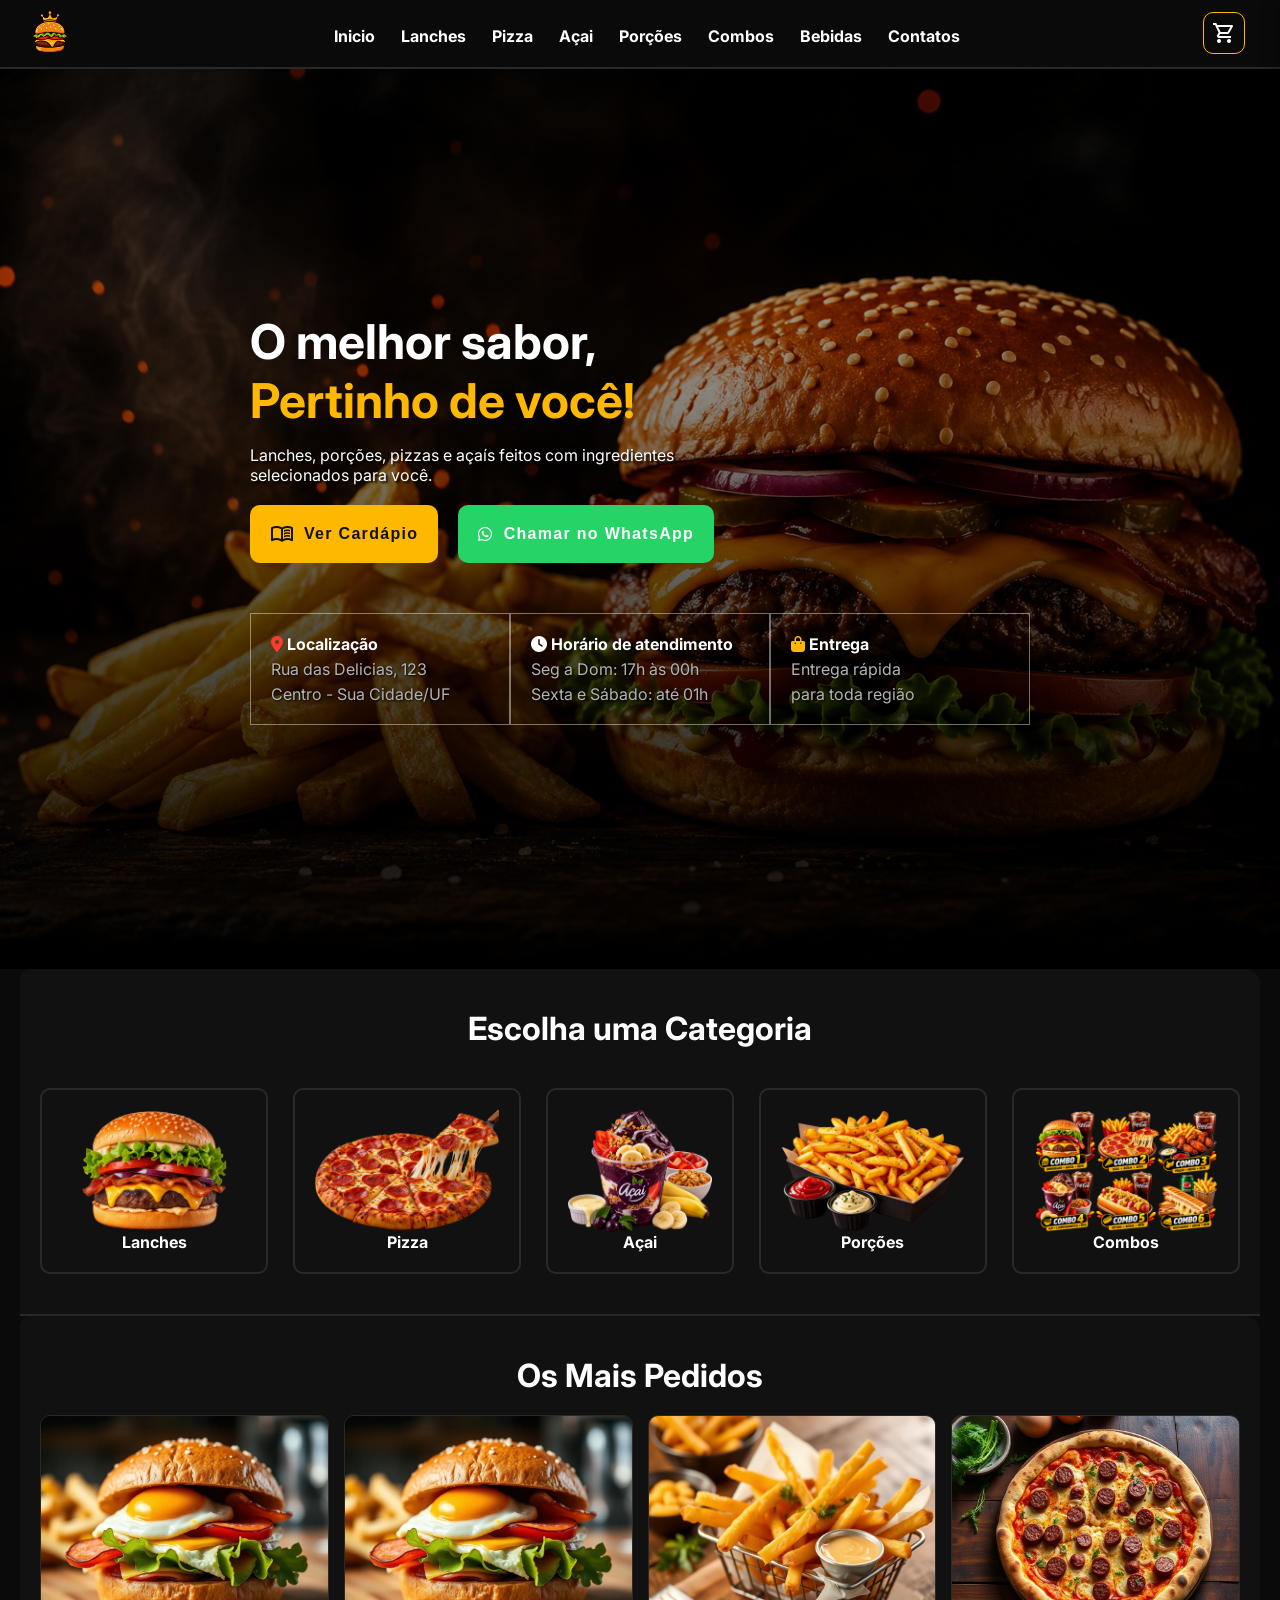
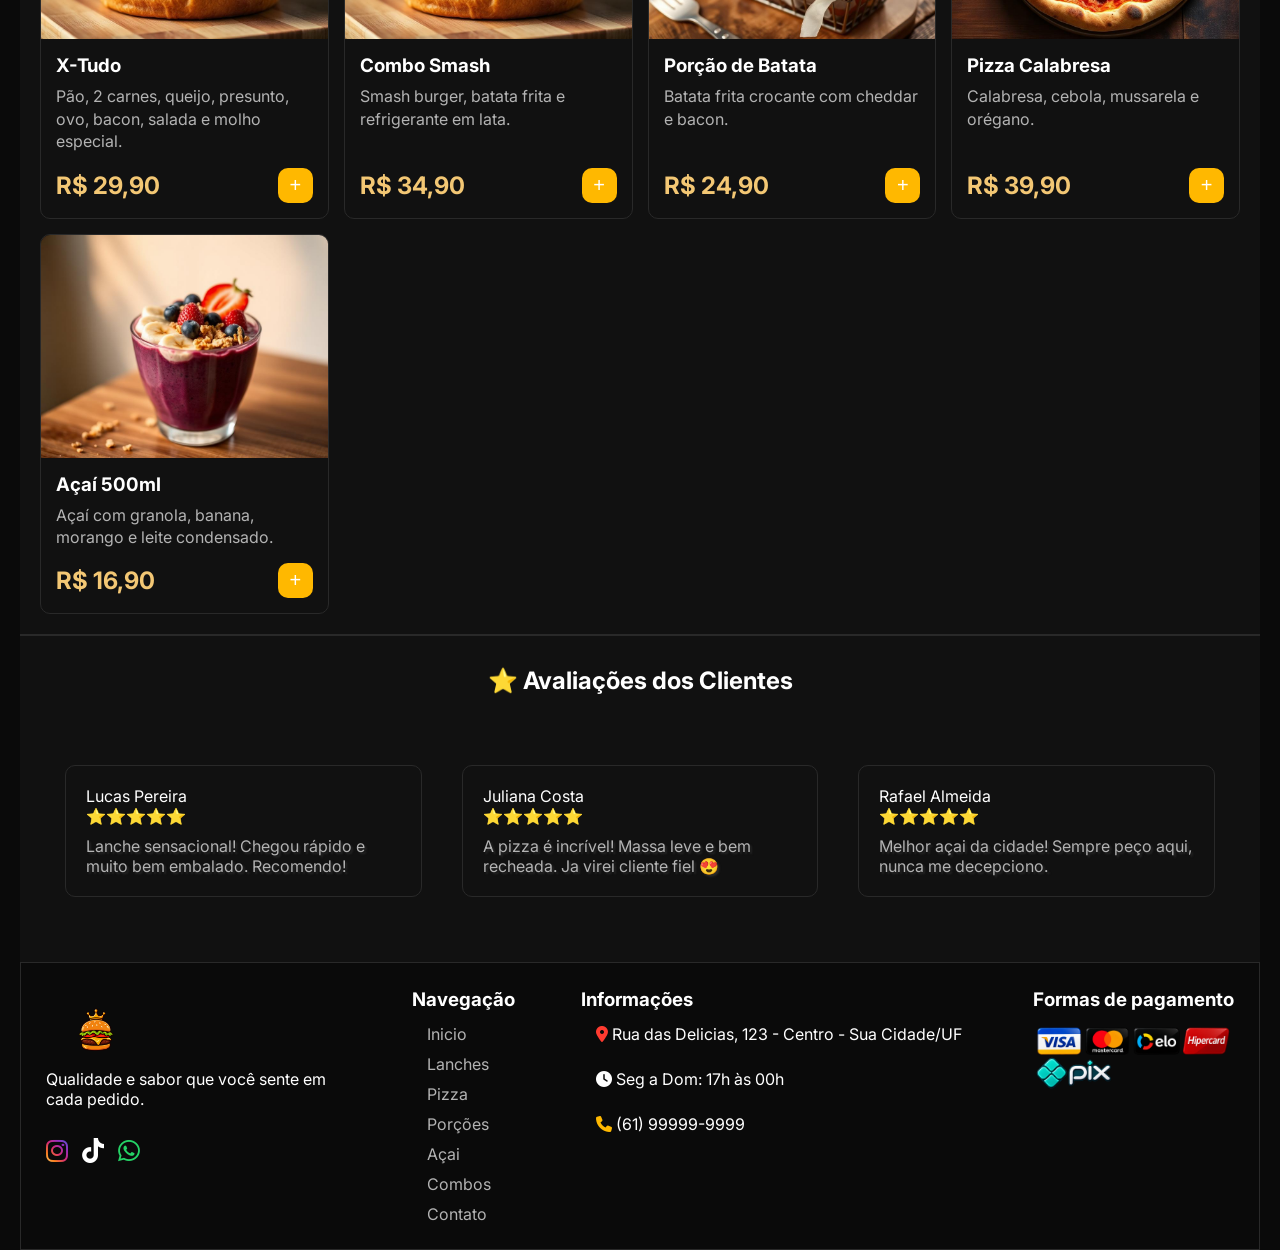
==== commit 95f324e0: "Update Carrinho Lateral - Celular / Pc" ====
--- a/index.html
+++ b/index.html
@@ -15,11 +15,11 @@
   <title>Document</title>
 </head>
 
-<body onresize="fecharMenu()">
+<body>
   <header>
     <div>
       <img src="logo/logo.png" alt="Logo" />
-      <i id="carrinho-menu" class="material-symbols-outlined">shopping_cart</i>
+      <i id="carrinho-menu" class="material-symbols-outlined"  onclick="abrirCarrinho()">shopping_cart</i>
       <i id="burguer" class="material-symbols-outlined" onclick="clickmenu()">menu</i>
     </div>
 
@@ -35,8 +35,42 @@
         <li><a href="#">Contatos</a></li>
       </ul>
     </nav>
-    <i id="carrinho" class="material-symbols-outlined">shopping_cart</i>
+    <i
+    id="carrinho"
+    class="material-symbols-outlined"
+    onclick="abrirCarrinho()">
+    shopping_cart
+</i>
   </header>
+
+<div id="overlay" onclick="fecharCarrinho()"></div>
+
+<section id="compras" class="carrinho_lista">
+  <button id="fechar-carrinho" onclick="fecharCarrinho()" aria-label="Fechar carrinho">
+        <span class="material-symbols-outlined">close</span>
+    </button>
+
+    <h1>Meus Pedidos</h1>
+
+    <div id="msg_carrinho">
+        
+
+    </div>
+
+    <div id="finalizar_pedidos">
+
+        <div class="subtotal">
+            <span>Subtotal</span>
+            <span>R$ 0,00</span>
+        </div>
+
+        <button type="button" class="btn_finalizarPedido">
+            Finalizar Pedido
+        </button>
+
+    </div>
+
+</section>
 
   <main>
     <article class="background-principal">
--- a/estilos/style.css
+++ b/estilos/style.css
@@ -451,3 +451,120 @@
   color: var(--primary);
 }
 
+/*
+====================
+    CARRINHO
+====================
+*/
+
+.carrinho_lista {
+    position: fixed;
+    z-index: 1000;
+
+    top: 0;
+    right: 0;
+
+    width: 350px;
+    height: 100vh;
+
+    box-sizing: border-box;
+    padding: 20px;
+
+    background-color: var(--surface);
+
+    display: flex;
+    flex-direction: column;
+
+    transform: translateX(100%);
+    transition: transform 0.3s ease;
+
+    box-shadow: -5px 0 15px rgba(0, 0, 0, 0.2);
+}
+
+.carrinho_lista.aberto {
+    transform: translateX(0);
+}
+
+#fechar-carrinho {
+    position: absolute;
+    top: 15px;
+    right: 15px;
+
+    width: 40px;
+    height: 40px;
+
+    display: flex;
+    align-items: center;
+    justify-content: center;
+
+    border: none;
+    border-radius: 50%;
+
+    background-color: transparent;
+    color: white;
+
+    cursor: pointer;
+}
+
+#fechar-carrinho:hover {
+    background-color: var(--);
+}
+
+
+/* Fundo escuro atrás do carrinho */
+#overlay {
+    position: fixed;
+    z-index: 1000;
+
+    inset: 0;
+
+    background-color: rgba(0, 0, 0, 0.5);
+
+    opacity: 0;
+    visibility: hidden;
+
+    transition: opacity 0.3s ease;
+}
+
+#overlay.aberto {
+    opacity: 1;
+    visibility: visible;
+}
+
+.carrinho_lista > h1 {
+  color: var(--text);
+}
+
+#msg_carrinho {
+    background-color: var(--background);
+    border-radius: 20px;
+    margin-top: 15px;
+    width: 100%;
+    height: 100px;
+}
+
+#finalizar_pedidos {
+    margin-top: auto;
+    text-align: center;
+}
+
+.subtotal {
+    color: var(--text);
+    display: flex;
+    justify-content: space-between;
+    margin-bottom: 20px;
+}
+
+.btn_finalizarPedido {
+    width: 100%;
+    padding: 20px;
+    border-radius: 8px;
+    border: 0;
+    background-color: var(--primary);
+    font-weight: bold;
+    font-size: 1.1rem;
+    cursor: pointer;
+}
+
+
+
--- a/estilos/midia-quires.css
+++ b/estilos/midia-quires.css
@@ -130,6 +130,9 @@
     display: flex;
   }
 
+
+  
+
   /* 
 ========================
  informacoes-categoria
@@ -172,75 +175,6 @@
     margin: 50px;
   }
 
-  /* 
-========================
- Os Mais Pedidos
-========================
-*/
-/*
-
-  #mais-pedidos {
-    margin: auto;
-  }
-
-  #mais-pedidos h2 {
-    text-align: left;
-    color: var(--text);
-    margin: 20px 20px;
-  }
-
-  .mais-pedidos-div {
-    display: flex;
-    flex-wrap: wrap;
-    gap: 15px;
-  }
-
-  .mais-pedidos-div > div {
-    display: inline-block;
-    flex: 1 1 200px;
-    margin: 0px;
-    padding-bottom: 10px;
-  }
-  
-
-  .mais-pedidos-div > div > h3 {
-    padding: 8px;
-    text-align: left;
-    color: var(--text);
-  }
-
-  .mais-pedidos-div > div > p {
-    font-size: 15px;
-    text-align: left;
-    padding-right: 30px;
-  }
-
-  .valores {
-    display: block;
-    margin-bottom: auto;
-  }
-
-  .valores-menor > span {
-    display: flex;
-    font-weight: bold;
-    text-align: left;
-    align-items: center;
-    color: var(--text);
-    font-size: clamp(1.2rem, 1.5vw, 1.3rem);
-  }
-
-  .valores-menor > input {
-    background-color: var(--primary);
-    display: flex;
-    align-items: center;
-
-   
-    padding: 2px 15px;
-    font-size: 2rem;
-    border-radius: 10px;
-    border: none;
-  }
-*/
 
   /* 
 ========================
@@ -301,3 +235,4 @@
 }
 
 
+
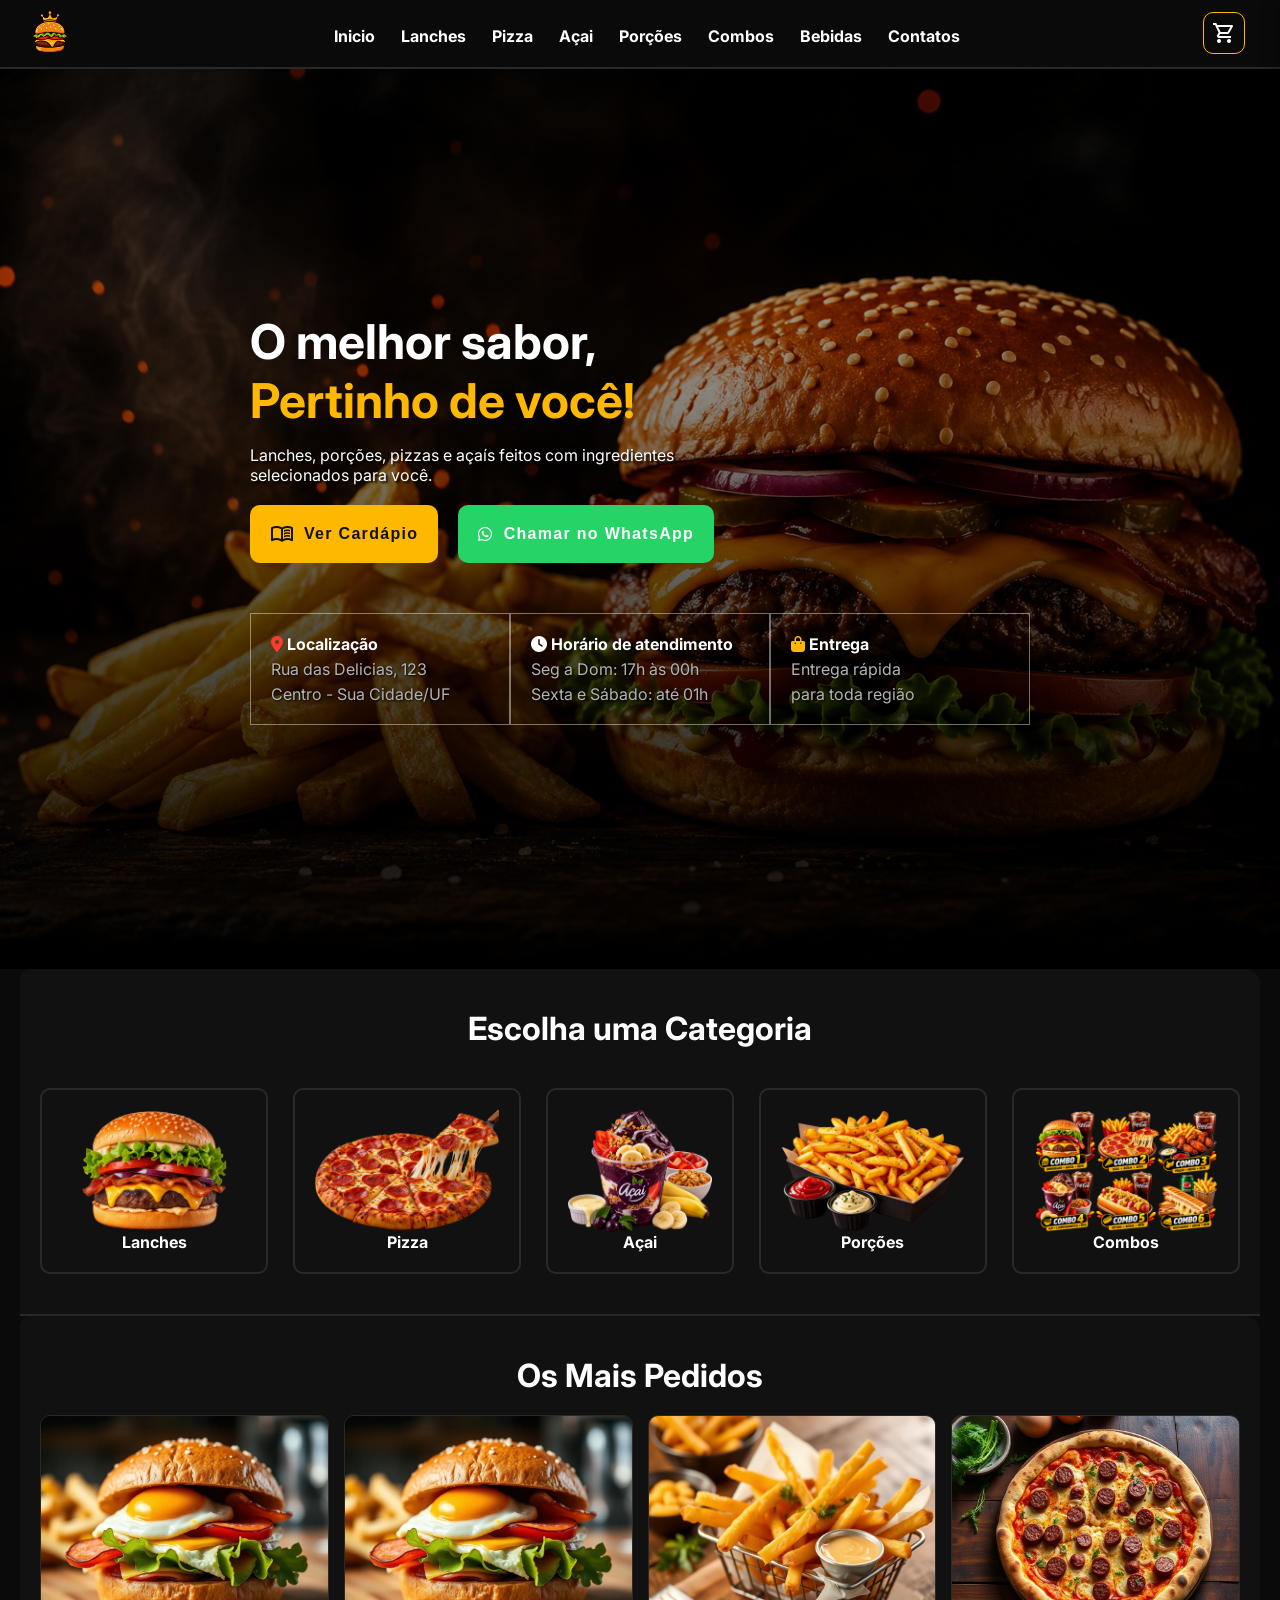
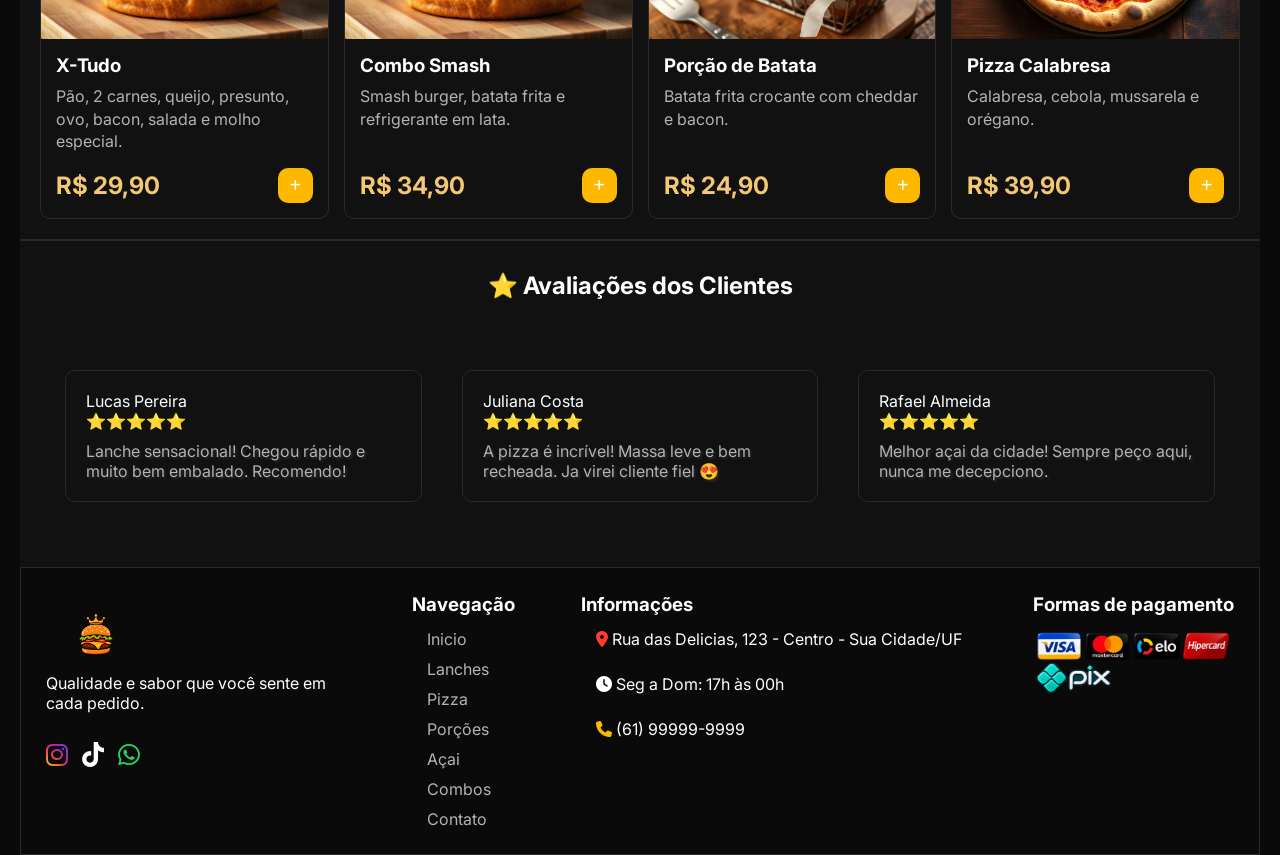
==== commit 837bb900: "Atualizado parte do Carrinho" ====
--- a/index.html
+++ b/index.html
@@ -209,18 +209,6 @@
                 </div>
               </div>
             </article>
-
-            <article class="produto-card">
-              <img src="imagens/acai-copo.jpg" alt="Açaí de 500ml com granola, banana, morango e leite condensado">
-              <div class="produto-info">
-                <h3>Açaí 500ml</h3>
-                <p>Açaí com granola, banana, morango e leite condensado.</p>
-                <div class="produto-footer">
-                  <span class="preco">R$ 16,90</span>
-                  <button type="button" class="btn-adicionar" aria-label="Adicionar Açaí 500ml ao carrinho">+</button>
-                </div>
-              </div>
-            </article>
           </div>
         </section>
       </article>
--- a/estilos/style.css
+++ b/estilos/style.css
@@ -464,7 +464,7 @@
     top: 0;
     right: 0;
 
-    width: 350px;
+    width: 380px;
     height: 100vh;
 
     box-sizing: border-box;
@@ -532,33 +532,126 @@
 }
 
 .carrinho_lista > h1 {
+  margin-bottom: 15px;
   color: var(--text);
 }
 
 #msg_carrinho {
-    background-color: var(--background);
-    border-radius: 20px;
-    margin-top: 15px;
-    width: 100%;
-    height: 100px;
+  background: var(--background);
+  border: 1px solid var(--border);
+  box-shadow: 0 10px 30px rgba(0, 0, 0, 0.25);
+  color: white;
+
+  text-align: center;
+  height: 90vh;
+
+  width: 100%;
+  padding: 20px;
+  border-radius: 20px;
+  overflow-x: auto;
+
+  display: flex;
+  flex-direction: column;
+}
+
+#msg_carrinho h2 {
+  margin: 0 0 15px;
+  font-size: 1.4rem;
+}
+
+#carrinho_msg {
+  display: flex;
+  flex-direction: column;
+  gap: 15px;
+
+  margin-bottom: 15px;
+  margin-top: auto;
+}
+
+.item-carrinho{
+  background-color: var(--surface);
+  border: 1px solid var(--border);
+  justify-content: space-between;
+  border-radius: 8px;
+  display: flex;
+}
+
+.item-info {
+  display: inline-flex;
+  flex-direction: column;
+  padding: 10px;
+  gap: 2px;
+}
+
+.item-info > span {
+  padding-bottom: 5px;
+}
+
+.item-preco {
+  text-align: left;
+  font-size: 0.90rem;
+  font-weight: bold;
+  color: rgb(230, 178, 83);
+}
+
+.item-quantidade {
+  display: flex;
+  text-align: center;
+  align-items: center;
+  margin: 10px;
+}
+
+.quantidadeMaior_Menor {
+  border: 1px solid var(--border);
+  border-radius: 50%;
+  padding: 1px 7px;
+  margin: 10px;
+  font-weight: bold;
+  font-size: 18px;
+  background-color: white;
+  color: var(--background);
+}
+
+.quantidadeMaior_Menor:hover {
+  background-color: var(--primary-hover);
+  cursor: pointer;
+}
+
+.item-quantidade-info {
+  border: 1px solid var(--border);
+  color: var(--text);
+
+  align-items: center;
+  text-align: right;
+
+  padding: 7px;
+  font-size: 12px;
+  border-radius: 50%;
+  font-weight: bold;
+  
 }
 
 #finalizar_pedidos {
-    margin-top: auto;
-    text-align: center;
+  margin-top: auto;
+}
+
+.finalizar_pedidos_info {
+  text-align: left;
+  margin-bottom: 15px;
 }
 
 .subtotal {
     color: var(--text);
     display: flex;
     justify-content: space-between;
-    margin-bottom: 20px;
+    padding: 10px;
+    margin-bottom: 15px;
 }
 
 .btn_finalizarPedido {
     width: 100%;
     padding: 20px;
-    border-radius: 8px;
+    border-radius: 10px;
     border: 0;
     background-color: var(--primary);
     font-weight: bold;
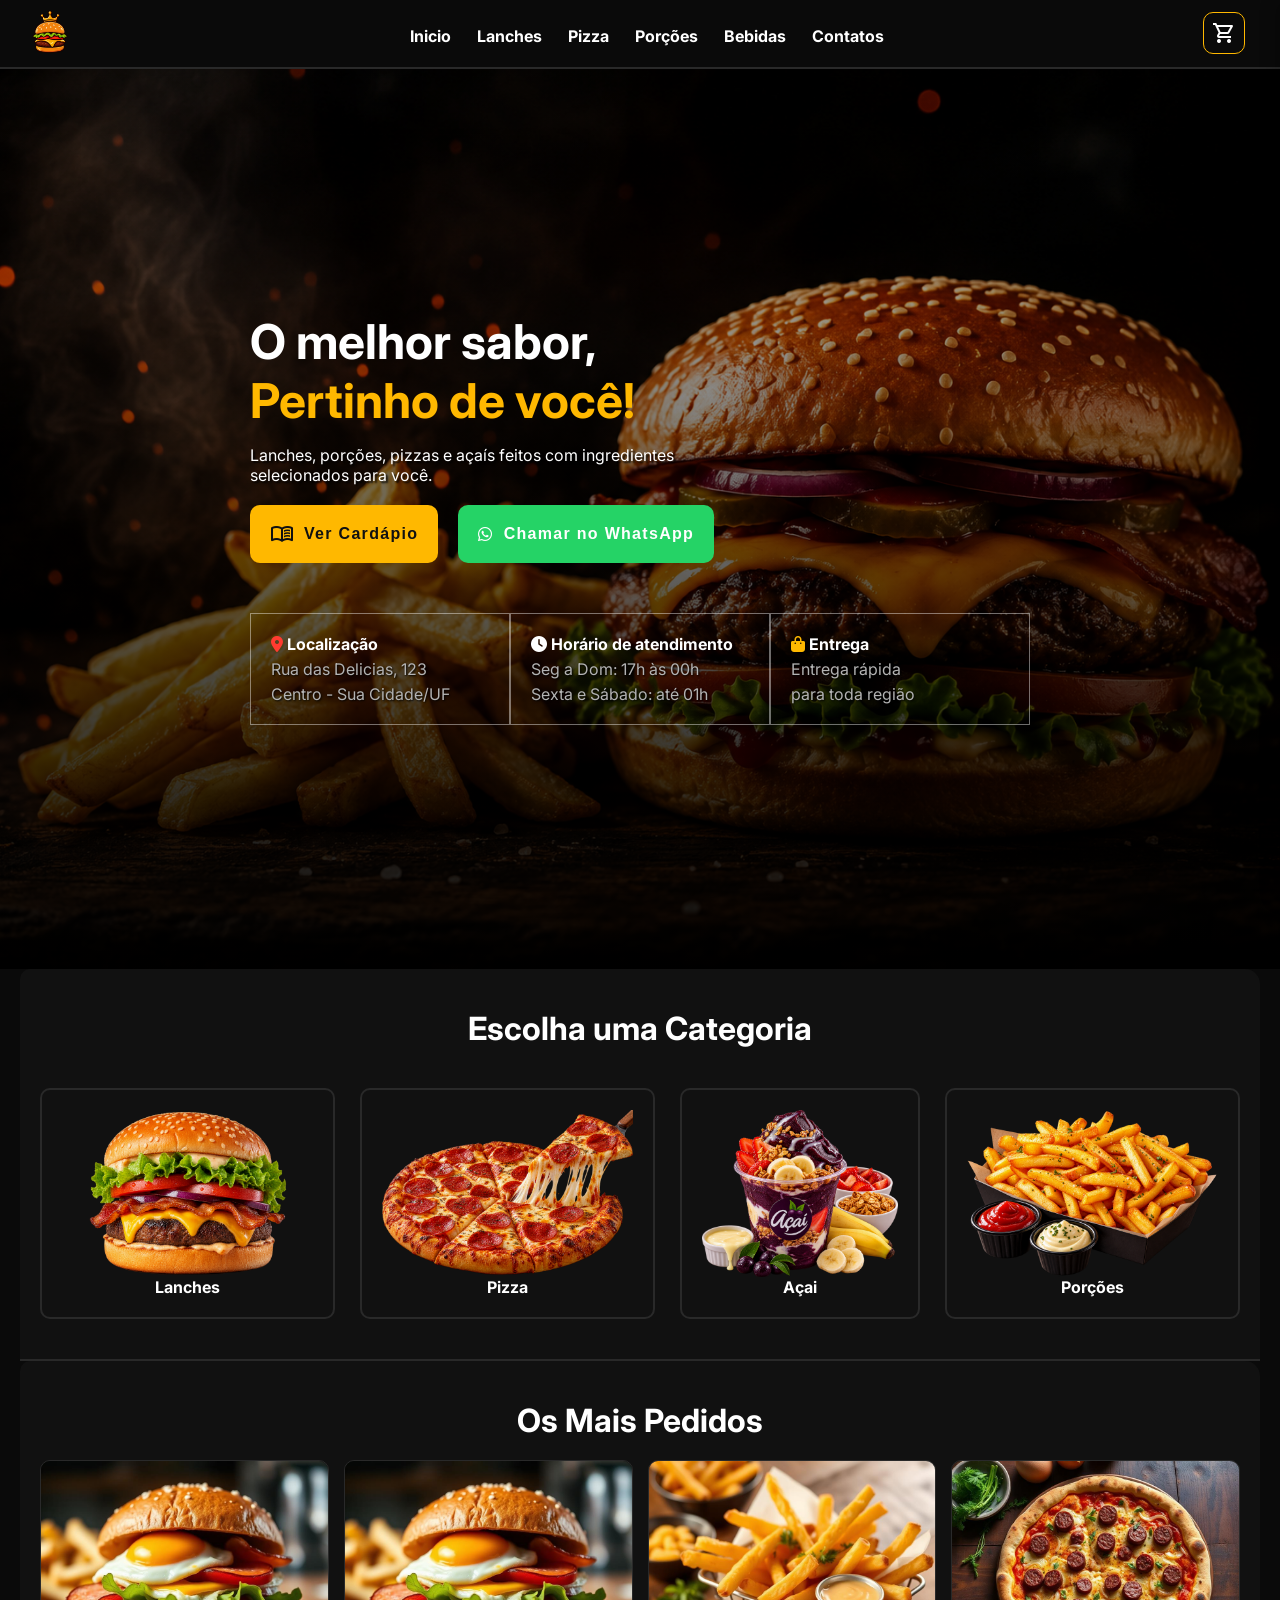
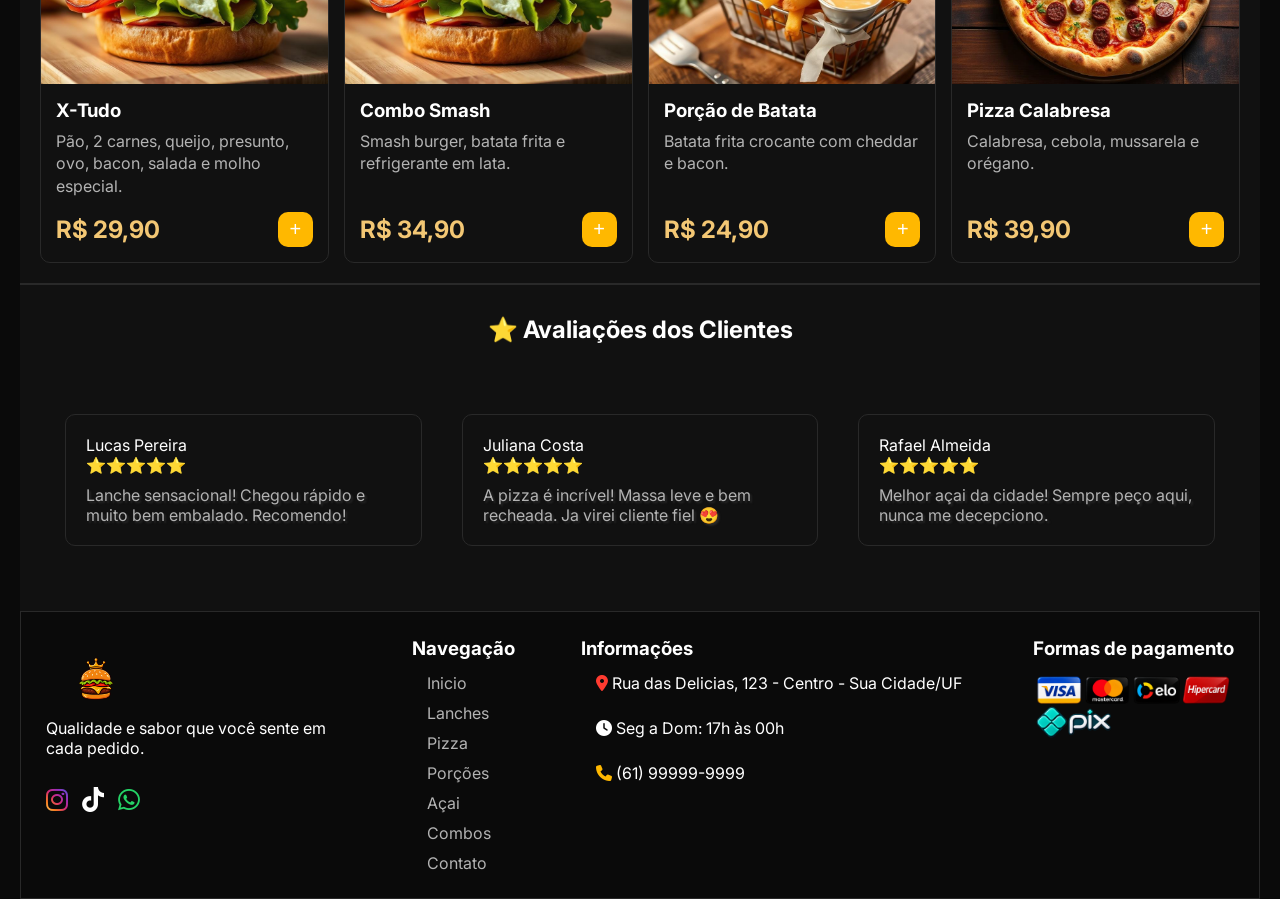
==== commit c9526a8e: "Atualização: Carrinho, paginas" ====
--- a/index.html
+++ b/index.html
@@ -28,9 +28,7 @@
         <li><a href="#">Inicio</a></li>
         <li><a href="pag/lanches.html">Lanches</a></li>
         <li><a href="#">Pizza</a></li>
-        <li><a href="#">Açai</a></li>
         <li><a href="#">Porções</a></li>
-        <li><a href="#">Combos</a></li>
         <li><a href="#">Bebidas</a></li>
         <li><a href="#">Contatos</a></li>
       </ul>
@@ -64,7 +62,7 @@
             <span>R$ 0,00</span>
         </div>
 
-        <button type="button" class="btn_finalizarPedido">
+        <button type="button" class="btn_finalizarPedido" onclick="finalizarPedido()">
             Finalizar Pedido
         </button>
 
@@ -147,9 +145,6 @@
           <div>
             <a href="#"><img src="imagens/icons-categorias/porcoes.png" alt="" />Porções</a>
           </div>
-          <div>
-            <a href="#"><img src="imagens/icons-categorias/combos.png" alt="" />Combos</a>
-          </div>
         </div>
       </article>
      
@@ -253,7 +248,7 @@
     <ul>
       <h3>Navegação</h3>
       <li><a href="#">Inicio</a></li>
-      <li><a href="#">Lanches</a></li>
+      <li><a href="/pag/lanches.html">Lanches</a></li>
       <li><a href="#">Pizza</a></li>
       <li><a href="#">Porções</a></li>
       <li><a href="#">Açai</a></li>
--- a/estilos/paginas.css
+++ b/estilos/paginas.css
@@ -116,6 +116,15 @@
     transform: scale(1.02);
 }
 
+.btn-danger {
+    background-color: var(--surface);
+    border: none;
+    color: red;
+    font-size: 20px;
+    padding: 6px;
+    cursor: pointer;
+}
+
 @media (max-width: 900px) {
 
     .produtos {
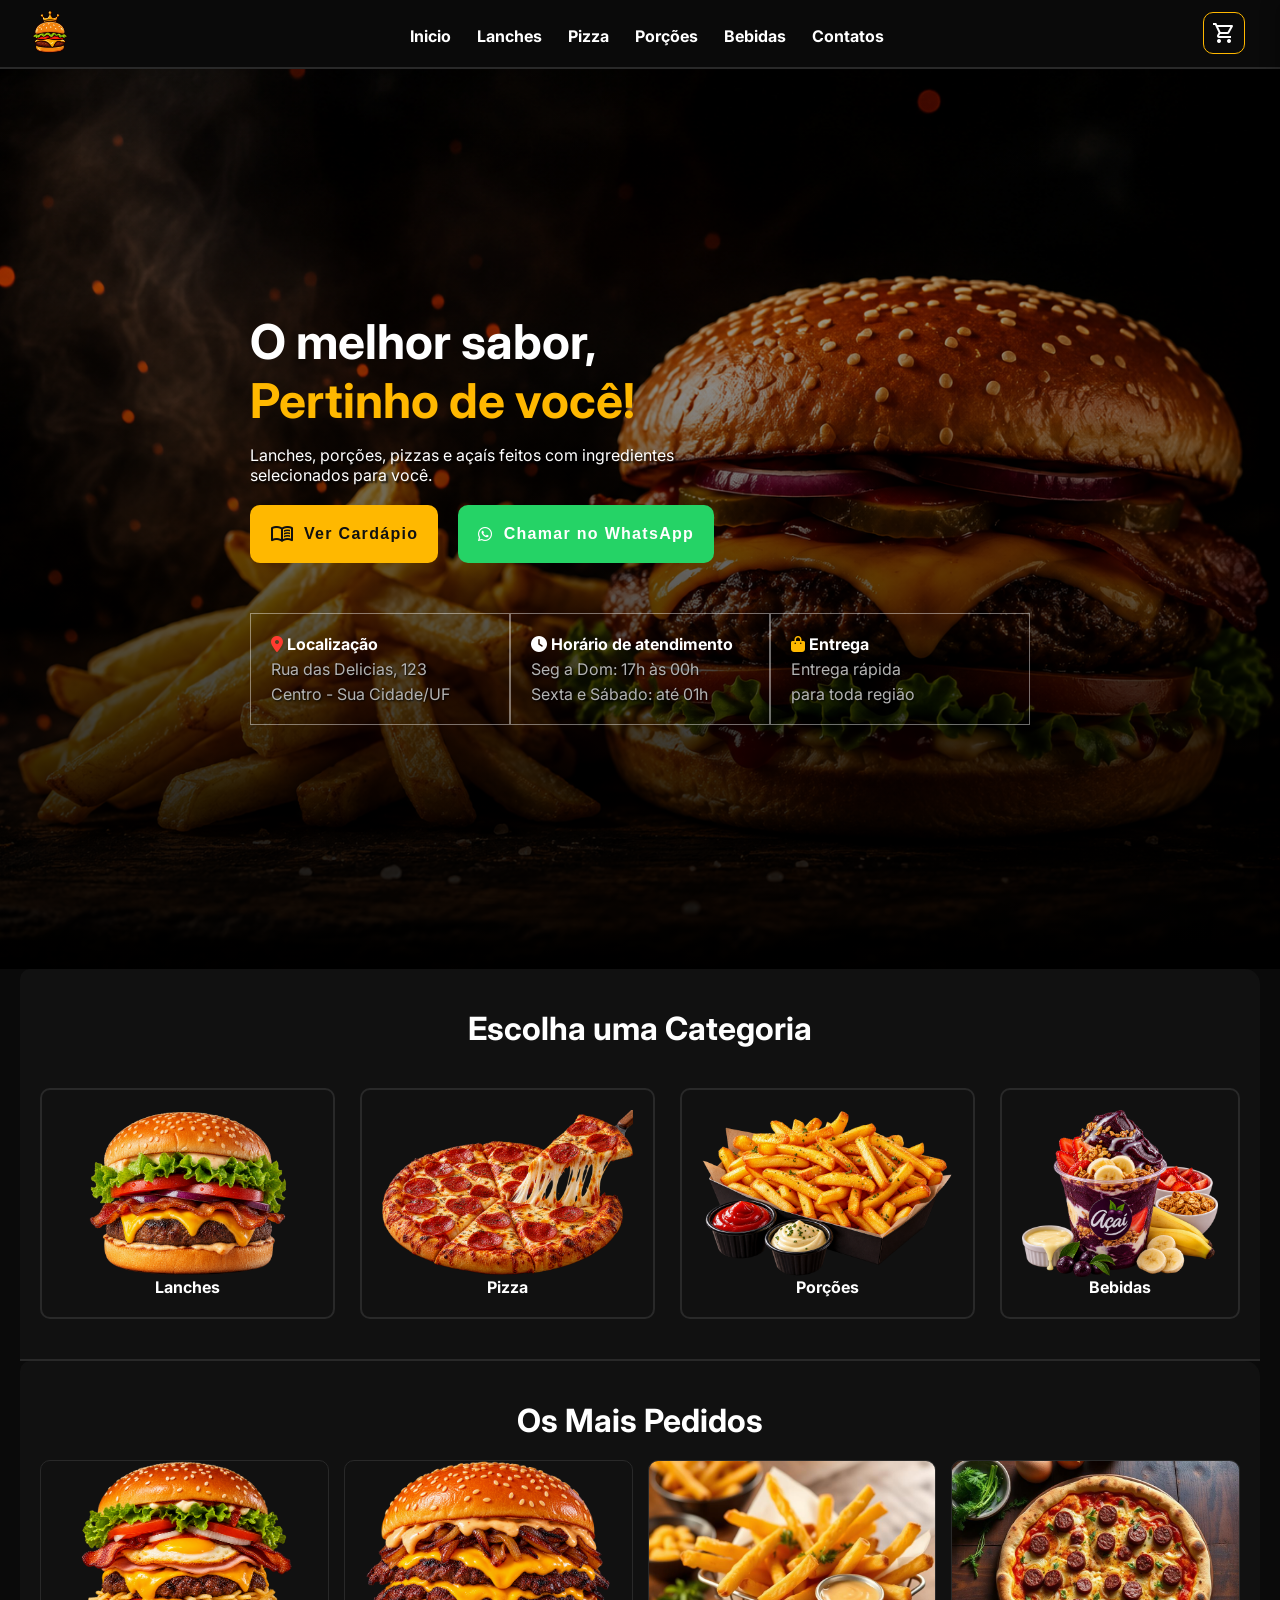
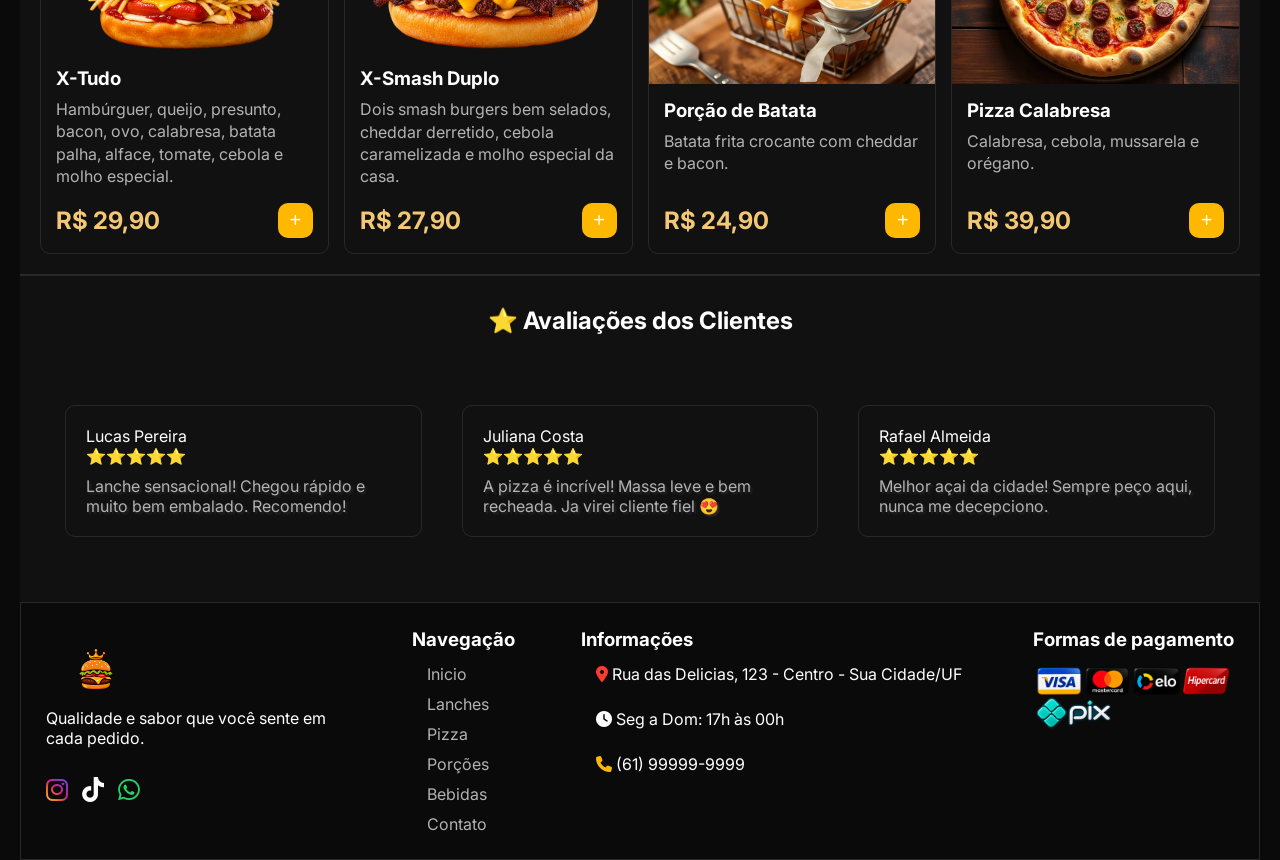
==== commit b4d98480: "Adicionado Notificação de pedidos" ====
--- a/index.html
+++ b/index.html
@@ -16,6 +16,10 @@
 </head>
 
 <body>
+  <div id="adicionadoPedido">
+    <h1>Lanchonete</h1>
+    <p>Pedidos Adicionado Com Sucesso</p>
+  </div>
   <header>
     <div>
       <img src="logo/logo.png" alt="Logo" />
@@ -140,10 +144,10 @@
               Pizza</a>
           </div>
           <div>
-            <a href="#"><img src="imagens/icons-categorias/acai.png" alt="" />Açai</a>
-          </div>
-          <div>
             <a href="#"><img src="imagens/icons-categorias/porcoes.png" alt="" />Porções</a>
+          </div>
+          <div>
+           <a href="#"><img src="imagens/icons-categorias/acai.png" alt="" />Bebidas</a>
           </div>
         </div>
       </article>
@@ -156,25 +160,25 @@
           <div class="produtos">
 
             <article class="produto-card">
-              <img src="imagens/lanche-xtudo.jpg" alt="X-Tudo">
+              <img src="imagens/pedidos/hamburguer/X-tudo.png" alt="X-Tudo">
               <div class="produto-info">
                 <h3>X-Tudo</h3>
-                <p>Pão, 2 carnes, queijo, presunto, ovo, bacon, salada e molho especial.</p>
+                <p>Hambúrguer, queijo, presunto, bacon, ovo, calabresa, batata palha, alface, tomate, cebola e molho especial.</p>
                 <div class="produto-footer">
                   <span class="preco">R$ 29,90</span>
-                  <button type="button" class="btn-adicionar" aria-label="Adicionar X-Tudo ao carrinho">+</button>
-                </div>
-              </div>
-            </article>
-
-            <article class="produto-card">
-              <img src="imagens/lanche-xtudo.jpg" alt="Combo Smash">
-              <div class="produto-info">
-                <h3>Combo Smash</h3>
-                <p>Smash burger, batata frita e refrigerante em lata.</p>
-                <div class="produto-footer">
-                  <span class="preco">R$ 34,90</span>
-                  <button type="button" class="btn-adicionar" aria-label="Adicionar Combo Smash ao carrinho">+</button>
+                  <button type="button" class="btn-adicionar" aria-label="Adicionar X-Tudo ao carrinho" onclick="adicionarAoCarrinho(hamburguer[0])">+</button>
+                </div>
+              </div>
+            </article>
+
+            <article class="produto-card">
+              <img src="imagens/pedidos/hamburguer/X-smash.png" alt="Combo Smash">
+              <div class="produto-info">
+                <h3>X-Smash Duplo</h3>
+                <p>Dois smash burgers bem selados, cheddar derretido, cebola caramelizada e molho especial da casa.</p>
+                <div class="produto-footer">
+                  <span class="preco">R$ 27,90</span>
+                  <button type="button" class="btn-adicionar" aria-label="Adicionar Combo Smash ao carrinho" onclick="adicionarAoCarrinho(hamburguer[7])">+</button>
                 </div>
               </div>
             </article>
@@ -251,8 +255,7 @@
       <li><a href="/pag/lanches.html">Lanches</a></li>
       <li><a href="#">Pizza</a></li>
       <li><a href="#">Porções</a></li>
-      <li><a href="#">Açai</a></li>
-      <li><a href="#">Combos</a></li>
+      <li><a href="#">Bebidas</a></li>
       <li><a href="#">Contato</a></li>
     </ul>
     <ul class="localizacao-info">
--- a/estilos/paginas.css
+++ b/estilos/paginas.css
@@ -125,6 +125,7 @@
     cursor: pointer;
 }
 
+
 @media (max-width: 900px) {
 
     .produtos {
--- a/estilos/style.css
+++ b/estilos/style.css
@@ -659,5 +659,34 @@
     cursor: pointer;
 }
 
-
-
+/* 
+=========================
+ Aviso Pedido Adicionado
+==========================
+*/
+
+#adicionadoPedido {
+  display: none;
+  position: fixed;
+  top: 20px;
+  left: 50%;
+  transform: translateX(-50%);
+  z-index: 10000;
+
+  background-color: white;
+  justify-self: center;
+  text-align: center;
+  border-radius: 10px;
+  padding: 10px;
+}
+
+#adicionadoPedido > h1 {
+  font-size: 18px;
+}
+
+#adicionadoPedido > p {
+  color: green;
+  font-weight: bold;
+}
+
+
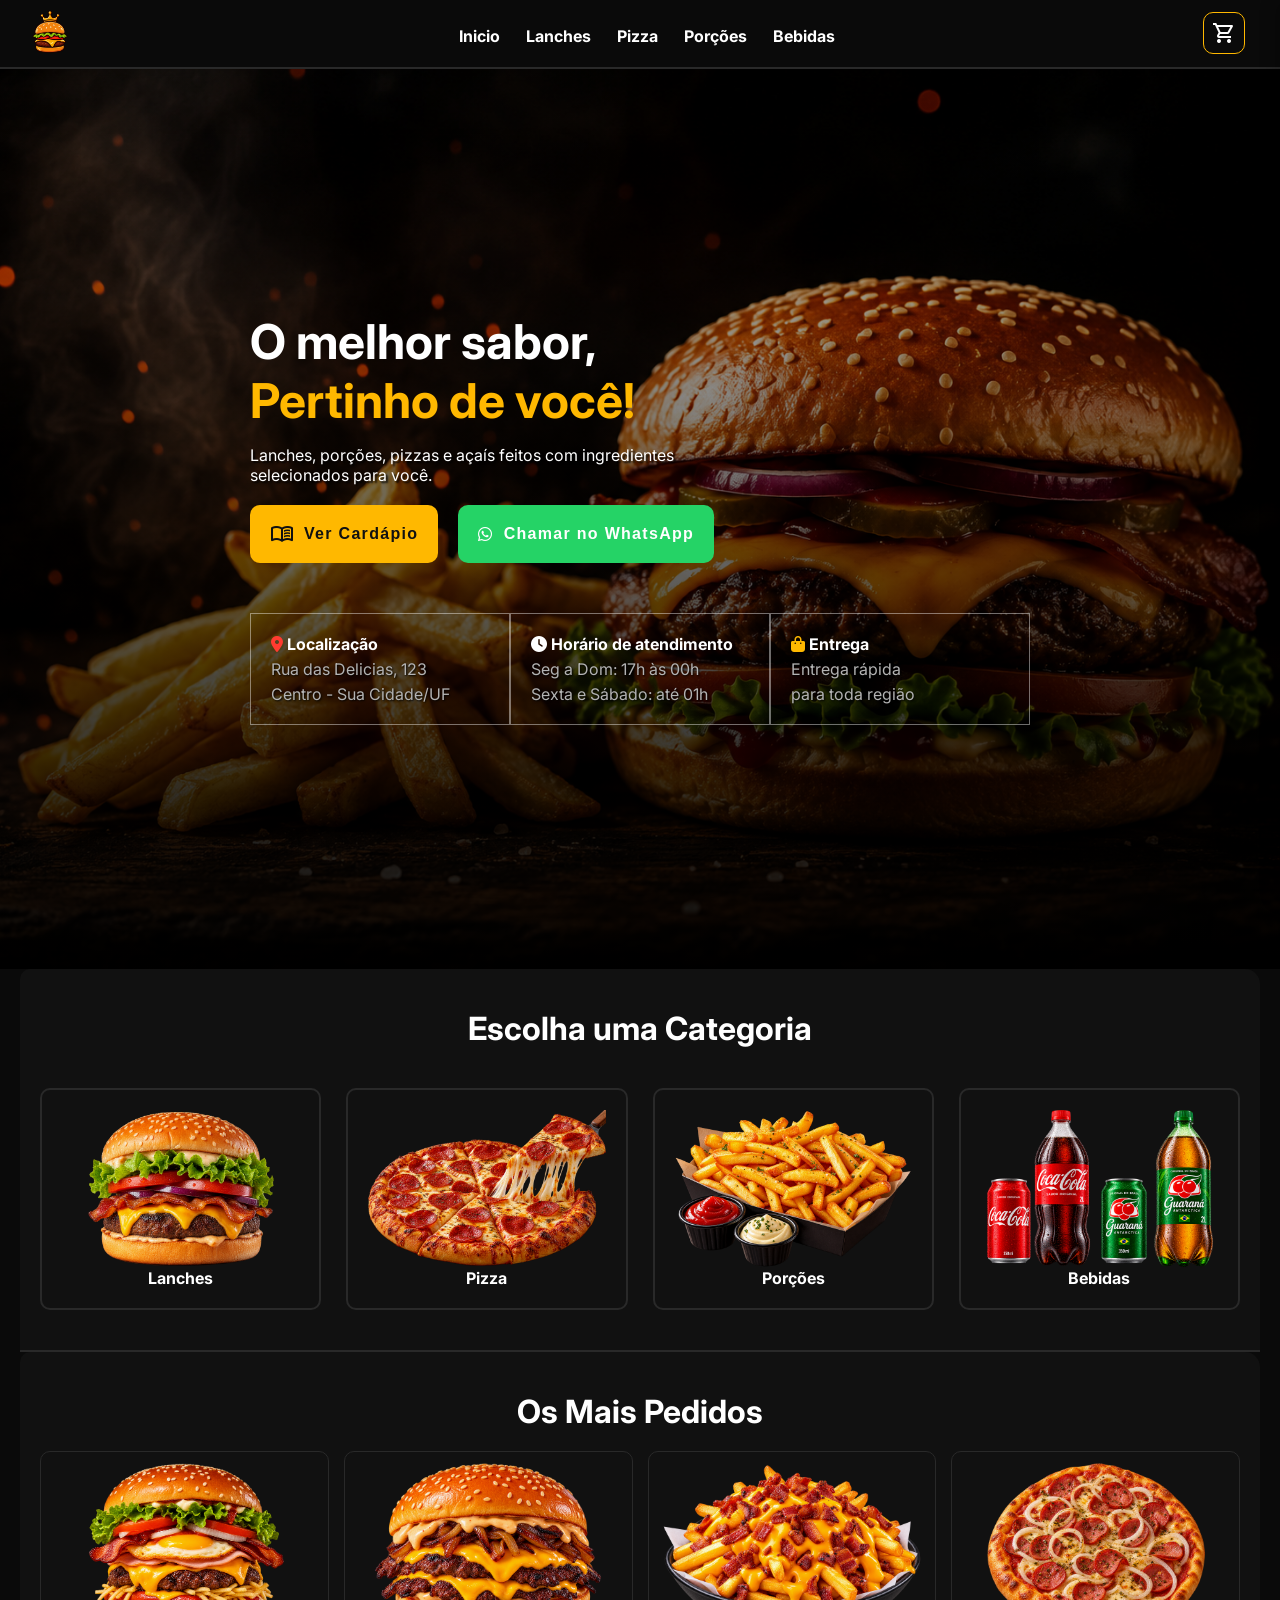
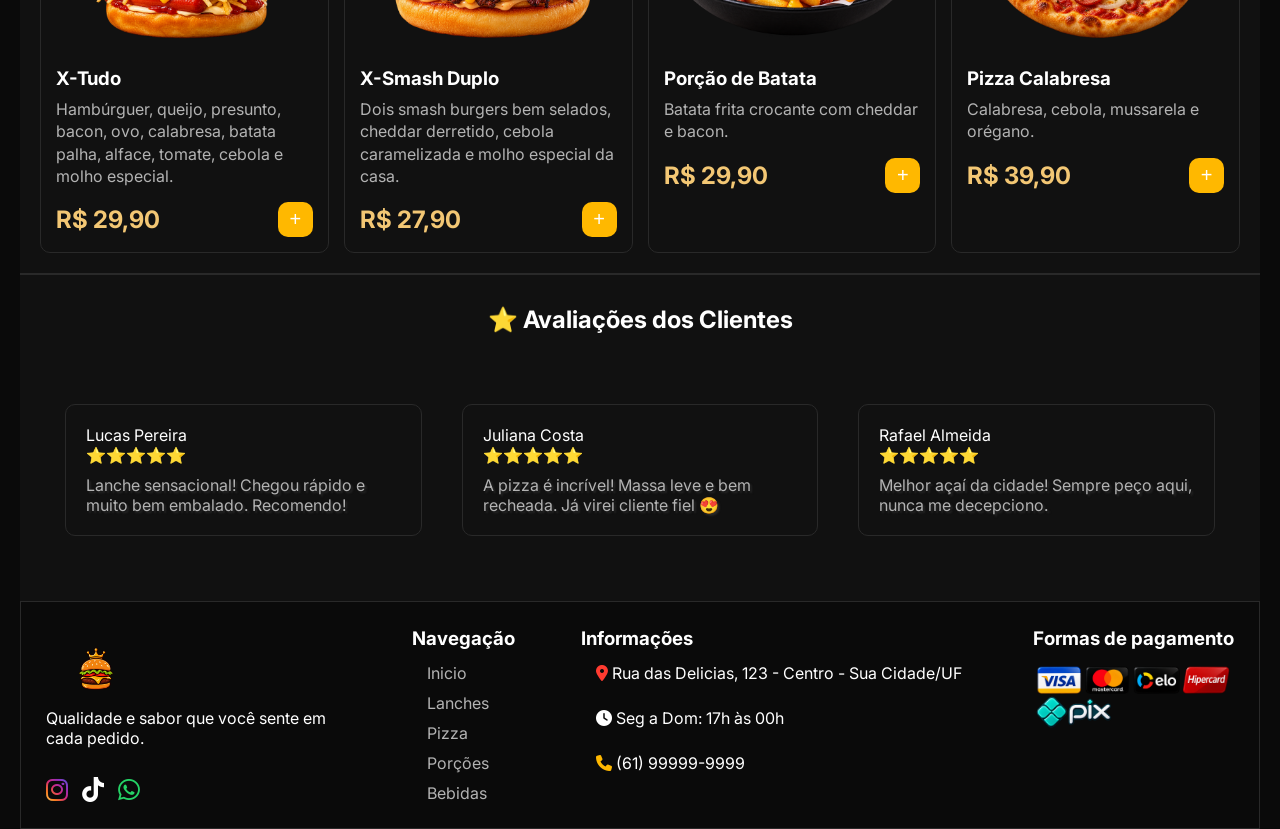
==== commit f24da158: "Finalização do Projeto" ====
--- a/index.html
+++ b/index.html
@@ -2,96 +2,87 @@
 <html lang="pt-br">
 
 <head>
-  <meta charset="UTF-8" />
-  <meta name="viewport" content="width=device-width, initial-scale=1.0" />
-  <link rel="stylesheet" href="https://fonts.googleapis.com/css2?family=Material+Symbols+Outlined&display=swap" />
-
-  <link rel="stylesheet" href="https://cdnjs.cloudflare.com/ajax/libs/font-awesome/6.7.2/css/all.min.css" />
+  <meta charset="UTF-8">
+  <meta name="viewport" content="width=device-width, initial-scale=1.0">
+
+  <link rel="stylesheet" href="https://fonts.googleapis.com/css2?family=Material+Symbols+Outlined&display=swap">
+  <link rel="stylesheet" href="https://cdnjs.cloudflare.com/ajax/libs/font-awesome/6.7.2/css/all.min.css">
 
   <link rel="stylesheet" href="estilos/paginas.css">
-  <link rel="stylesheet" href="estilos/style.css" />
-  <link rel="stylesheet" href="estilos/midia-quires.css" />
-  
-  <title>Document</title>
+  <link rel="stylesheet" href="estilos/style.css">
+  <link rel="stylesheet" href="estilos/midia-quires.css">
+
+  <title>Lanchonete</title>
 </head>
 
 <body>
+
   <div id="adicionadoPedido">
     <h1>Lanchonete</h1>
-    <p>Pedidos Adicionado Com Sucesso</p>
+    <p>Pedido adicionado com sucesso</p>
   </div>
+
   <header>
     <div>
-      <img src="logo/logo.png" alt="Logo" />
-      <i id="carrinho-menu" class="material-symbols-outlined"  onclick="abrirCarrinho()">shopping_cart</i>
+      <img src="logo/logo.png" alt="Logo">
+      <i id="carrinho-menu" class="material-symbols-outlined" onclick="abrirCarrinho()">shopping_cart</i>
       <i id="burguer" class="material-symbols-outlined" onclick="clickmenu()">menu</i>
     </div>
 
     <nav id="menu-mobile">
       <ul>
-        <li><a href="#">Inicio</a></li>
+        <li><a href="index.html">Inicio</a></li>
         <li><a href="pag/lanches.html">Lanches</a></li>
-        <li><a href="#">Pizza</a></li>
-        <li><a href="#">Porções</a></li>
-        <li><a href="#">Bebidas</a></li>
-        <li><a href="#">Contatos</a></li>
+        <li><a href="pag/pizza.html">Pizza</a></li>
+        <li><a href="pag/porcoes.html">Porções</a></li>
+        <li><a href="pag/bebidas.html">Bebidas</a></li>
       </ul>
     </nav>
-    <i
-    id="carrinho"
-    class="material-symbols-outlined"
-    onclick="abrirCarrinho()">
-    shopping_cart
-</i>
+
+    <i id="carrinho" class="material-symbols-outlined" onclick="abrirCarrinho()">shopping_cart</i>
   </header>
 
-<div id="overlay" onclick="fecharCarrinho()"></div>
-
-<section id="compras" class="carrinho_lista">
-  <button id="fechar-carrinho" onclick="fecharCarrinho()" aria-label="Fechar carrinho">
-        <span class="material-symbols-outlined">close</span>
+  <div id="overlay" onclick="fecharCarrinho()"></div>
+
+  <section id="compras" class="carrinho_lista">
+    <button id="fechar-carrinho" onclick="fecharCarrinho()" aria-label="Fechar carrinho">
+      <span class="material-symbols-outlined">close</span>
     </button>
 
     <h1>Meus Pedidos</h1>
 
     <div id="msg_carrinho">
-        
-
+      <h2>🛒 Seu carrinho</h2>
+      <div id="carrinho_msg"></div>
     </div>
 
     <div id="finalizar_pedidos">
-
+      <div class="finalizar_pedidos_info">
         <div class="subtotal">
-            <span>Subtotal</span>
-            <span>R$ 0,00</span>
-        </div>
-
-        <button type="button" class="btn_finalizarPedido" onclick="finalizarPedido()">
-            Finalizar Pedido
-        </button>
-
-    </div>
-
-</section>
+          <span>Subtotal</span>
+          <span id="subtotal">R$ 0,00</span>
+        </div>
+
+        <button type="button" class="btn_finalizarPedido" onclick="finalizarPedido()">Finalizar Pedido</button>
+      </div>
+    </div>
+  </section>
 
   <main>
+
     <article class="background-principal">
       <div class="informacoes-principais-container">
         <div>
-          <h1>
-            O melhor sabor, <br />
-            <span class="color-yellow">Pertinho de você!</span>
-          </h1>
-          <p>
-            Lanches, porções, pizzas e açaís feitos com ingredientes
-            selecionados para você.
-          </p>
+          <h1>O melhor sabor, <br><span class="color-yellow">Pertinho de você!</span></h1>
+
+          <p>Lanches, porções, pizzas e açaís feitos com ingredientes selecionados para você.</p>
 
           <div id="button-principais">
             <button id="verCardapio">
-              <span class="material-symbols-outlined">menu_book</span> Ver
-              Cardápio
+              <span class="material-symbols-outlined">menu_book</span>
+              Ver Cardápio
             </button>
+
             <button id="WhatsApp">
               <i class="fa-brands fa-whatsapp"></i>
               Chamar no WhatsApp
@@ -99,190 +90,177 @@
           </div>
 
           <div class="informacoes-estabelecimento">
-
             <div class="estabelecimento">
-              <span>
-                <i class="fa-solid fa-location-dot" id="localizacao-icon"></i>
-                Localização
-              </span>
+              <span><i class="fa-solid fa-location-dot" id="localizacao-icon"></i> Localização</span>
               <p>Rua das Delicias, 123</p>
               <p>Centro - Sua Cidade/UF</p>
             </div>
 
             <div class="estabelecimento">
-              <span>
-                <i class="fa-solid fa-clock"></i>
-                Horário de atendimento
-              </span>
+              <span><i class="fa-solid fa-clock"></i> Horário de atendimento</span>
               <p>Seg a Dom: 17h às 00h</p>
               <p>Sexta e Sábado: até 01h</p>
             </div>
 
             <div class="estabelecimento">
-              <span>
-                <i class="fa-solid fa-bag-shopping" id="compras-icon"></i>
-                Entrega
-              </span>
+              <span><i class="fa-solid fa-bag-shopping" id="compras-icon"></i> Entrega</span>
               <p>Entrega rápida</p>
               <p>para toda região</p>
             </div>
-
           </div>
         </div>
       </div>
     </article>
 
     <section id="informacoes-categoria">
+
       <article class="pedidos-conteudo">
         <h2>Escolha uma Categoria</h2>
+
         <div class="galeria">
           <div>
-            <a href="#"><img src="imagens/icons-categorias/lanche.png" alt="" />Lanches</a>
-          </div>
-          <div>
-            <a href="#"><img src="imagens/icons-categorias/pizza.png" alt="" />
-              Pizza</a>
-          </div>
-          <div>
-            <a href="#"><img src="imagens/icons-categorias/porcoes.png" alt="" />Porções</a>
-          </div>
-          <div>
-           <a href="#"><img src="imagens/icons-categorias/acai.png" alt="" />Bebidas</a>
+            <a href="pag/lanches.html"><img src="imagens/icons-categorias/lanche.png" alt="Lanches">Lanches</a>
+          </div>
+
+          <div>
+            <a href="pag/pizza.html"><img src="imagens/icons-categorias/pizza.png" alt="Pizza">Pizza</a>
+          </div>
+
+          <div>
+            <a href="pag/porcoes.html"><img src="imagens/icons-categorias/porcoes.png" alt="Porções">Porções</a>
+          </div>
+
+          <div>
+            <a href="pag/bebidas.html"><img src="imagens/icons-categorias/bebidas.png" alt="Bebidas">Bebidas</a>
           </div>
         </div>
       </article>
-     
 
       <article class="pedidos-conteudo">
         <h2>Os Mais Pedidos</h2>
+
         <section class="categorias" id="mais-pedidos">
-
           <div class="produtos">
 
             <article class="produto-card">
               <img src="imagens/pedidos/hamburguer/X-tudo.png" alt="X-Tudo">
+
               <div class="produto-info">
                 <h3>X-Tudo</h3>
                 <p>Hambúrguer, queijo, presunto, bacon, ovo, calabresa, batata palha, alface, tomate, cebola e molho especial.</p>
+
                 <div class="produto-footer">
                   <span class="preco">R$ 29,90</span>
-                  <button type="button" class="btn-adicionar" aria-label="Adicionar X-Tudo ao carrinho" onclick="adicionarAoCarrinho(hamburguer[0])">+</button>
-                </div>
-              </div>
-            </article>
-
-            <article class="produto-card">
-              <img src="imagens/pedidos/hamburguer/X-smash.png" alt="Combo Smash">
+                  <button type="button" class="btn-adicionar" aria-label="Adicionar X-Tudo ao carrinho" onclick="adicionarAoCarrinho(produtoCadastrado[0])">+</button>
+                </div>
+              </div>
+            </article>
+
+            <article class="produto-card">
+              <img src="imagens/pedidos/hamburguer/X-smash.png" alt="X-Smash Duplo">
+
               <div class="produto-info">
                 <h3>X-Smash Duplo</h3>
                 <p>Dois smash burgers bem selados, cheddar derretido, cebola caramelizada e molho especial da casa.</p>
+
                 <div class="produto-footer">
                   <span class="preco">R$ 27,90</span>
-                  <button type="button" class="btn-adicionar" aria-label="Adicionar Combo Smash ao carrinho" onclick="adicionarAoCarrinho(hamburguer[7])">+</button>
-                </div>
-              </div>
-            </article>
-
-            <article class="produto-card">
-              <img src="imagens/porcao-batata.jpg" alt="Porção de batata frita com cheddar e bacon">
+                  <button type="button" class="btn-adicionar" aria-label="Adicionar X-Smash Duplo ao carrinho" onclick="adicionarAoCarrinho(produtoCadastrado[7])">+</button>
+                </div>
+              </div>
+            </article>
+
+            <article class="produto-card">
+              <img src="imagens/pedidos/porcoes/porcao_batatas_fritas.png" alt="Batata com cheddar e bacon">
+
               <div class="produto-info">
                 <h3>Porção de Batata</h3>
                 <p>Batata frita crocante com cheddar e bacon.</p>
-                <div class="produto-footer">
-                  <span class="preco">R$ 24,90</span>
-                  <button type="button" class="btn-adicionar"
-                    aria-label="Adicionar Porção de Batata ao carrinho">+</button>
-                </div>
-              </div>
-            </article>
-
-            <article class="produto-card">
-              <img src="imagens/pizza-calabresa.jpg" alt="Pizza de calabresa">
+
+                <div class="produto-footer">
+                  <span class="preco">R$ 29,90</span>
+                  <button type="button" class="btn-adicionar" aria-label="Adicionar Batata ao carrinho" onclick="adicionarAoCarrinho(produtoCadastrado[15])">+</button>
+                </div>
+              </div>
+            </article>
+
+            <article class="produto-card">
+              <img src="imagens/pedidos/pizza/pizza_calabresa.png" alt="Pizza de Calabresa">
+
               <div class="produto-info">
                 <h3>Pizza Calabresa</h3>
                 <p>Calabresa, cebola, mussarela e orégano.</p>
+
                 <div class="produto-footer">
                   <span class="preco">R$ 39,90</span>
-                  <button type="button" class="btn-adicionar"
-                    aria-label="Adicionar Pizza Calabresa ao carrinho">+</button>
-                </div>
-              </div>
-            </article>
+                  <button type="button" class="btn-adicionar" aria-label="Adicionar Pizza Calabresa ao carrinho" onclick="adicionarAoCarrinho(produtoCadastrado[8])">+</button>
+                </div>
+              </div>
+            </article>
+
           </div>
         </section>
       </article>
 
       <article id="avaliacoes">
         <h2>⭐ Avaliações dos Clientes</h2>
+
         <div id="avaliacoes-container">
           <div>
-            <span>Lucas Pereira <br> ⭐⭐⭐⭐⭐</span>
+            <span>Lucas Pereira <br>⭐⭐⭐⭐⭐</span>
             <p>Lanche sensacional! Chegou rápido e muito bem embalado. Recomendo!</p>
           </div>
-          <div>
-            <span>Juliana Costa <br> ⭐⭐⭐⭐⭐</span>
-            <p>A pizza é incrível! Massa leve e bem recheada. Ja virei cliente fiel 😍</p>
-          </div>
-          <div>
-            <span>Rafael Almeida <br> ⭐⭐⭐⭐⭐</span>
-            <p>Melhor açai da cidade! Sempre peço aqui, nunca me decepciono.</p>
+
+          <div>
+            <span>Juliana Costa <br>⭐⭐⭐⭐⭐</span>
+            <p>A pizza é incrível! Massa leve e bem recheada. Já virei cliente fiel 😍</p>
+          </div>
+
+          <div>
+            <span>Rafael Almeida <br>⭐⭐⭐⭐⭐</span>
+            <p>Melhor açaí da cidade! Sempre peço aqui, nunca me decepciono.</p>
           </div>
         </div>
       </article>
-    </section> 
+
+    </section>
   </main>
-
 
   <footer>
     <div>
       <img src="logo/logo.png" alt="Logo Da Loja">
       <p>Qualidade e sabor que você sente em cada pedido.</p>
-      <a href="#">
-        <i class="fa-brands fa-instagram" id="instagram-icon"></i>
-      </a>
-
-      <a href="#">
-        <i class="fa-brands fa-tiktok" id="tiktok-icon"></i>
-      </a>
-
-      <a href="#">
-        <i class="fa-brands fa-whatsapp" id="WhatsApp-icon"></i>
-      </a>
-    </div>
+
+      <a href="#"><i class="fa-brands fa-instagram" id="instagram-icon"></i></a>
+      <a href="#"><i class="fa-brands fa-tiktok" id="tiktok-icon"></i></a>
+      <a href="#"><i class="fa-brands fa-whatsapp" id="WhatsApp-icon"></i></a>
+    </div>
+
     <ul>
       <h3>Navegação</h3>
-      <li><a href="#">Inicio</a></li>
-      <li><a href="/pag/lanches.html">Lanches</a></li>
-      <li><a href="#">Pizza</a></li>
-      <li><a href="#">Porções</a></li>
-      <li><a href="#">Bebidas</a></li>
-      <li><a href="#">Contato</a></li>
+      <li><a href="index.html">Inicio</a></li>
+      <li><a href="pag/lanches.html">Lanches</a></li>
+      <li><a href="pag/pizza.html">Pizza</a></li>
+      <li><a href="pag/porcoes.html">Porções</a></li>
+      <li><a href="pag/bebidas.html">Bebidas</a></li>
     </ul>
+
     <ul class="localizacao-info">
       <h3>Informações</h3>
 
-      <li>
-        <i class="fa-solid fa-location-dot" id="localizacao-icon"></i>
-        Rua das Delicias, 123 - Centro - Sua Cidade/UF
-      </li>
-
-      <li>
-        <i class="fa-solid fa-clock"></i>
-        Seg a Dom: 17h às 00h
-      </li>
-
-      <li>
-        <i class="fa-solid fa-phone" id="telefone-icon"></i>
-        (61) 99999-9999
-      </li>
+      <li><i class="fa-solid fa-location-dot" id="localizacao-icon"></i> Rua das Delicias, 123 - Centro - Sua Cidade/UF</li>
+      <li><i class="fa-solid fa-clock"></i> Seg a Dom: 17h às 00h</li>
+      <li><i class="fa-solid fa-phone" id="telefone-icon"></i> (61) 99999-9999</li>
     </ul>
+
     <ul>
       <h3>Formas de pagamento</h3>
       <img src="imagens/formasDePagamento.png" alt="Formas de pagamento">
     </ul>
   </footer>
 
+  <script src="js/carinho.js"></script>
   <script src="js/script.js"></script>
+
 </body>
-
 </html>
--- a/estilos/paginas.css
+++ b/estilos/paginas.css
@@ -56,17 +56,24 @@
 
 .produto-card > img {
     width: 100%;
-    object-fit: cover;
+    height: 200px;
+    object-fit: contain;
     display: block;
+    padding: 10px;
 }
 
 .produto-info {
     display: flex;
     flex-direction: column;
-    flex: 1;
     padding: 15px;
     text-align: left;
-    
+}
+
+.produto-footer {
+    display: flex;
+    align-items: center;
+    justify-content: space-between;
+    margin-top: 15px;
 }
 
 .produto-info > h3 {
@@ -77,14 +84,6 @@
     color: var(--text-secondary);
     margin-top: 8px;
     line-height: 1.4;
-}
-
-.produto-footer {
-    display: flex;
-    align-items: center;
-    justify-content: space-between;
-    margin-top: auto;
-    padding-top: 15px;
 }
 
 .preco {
